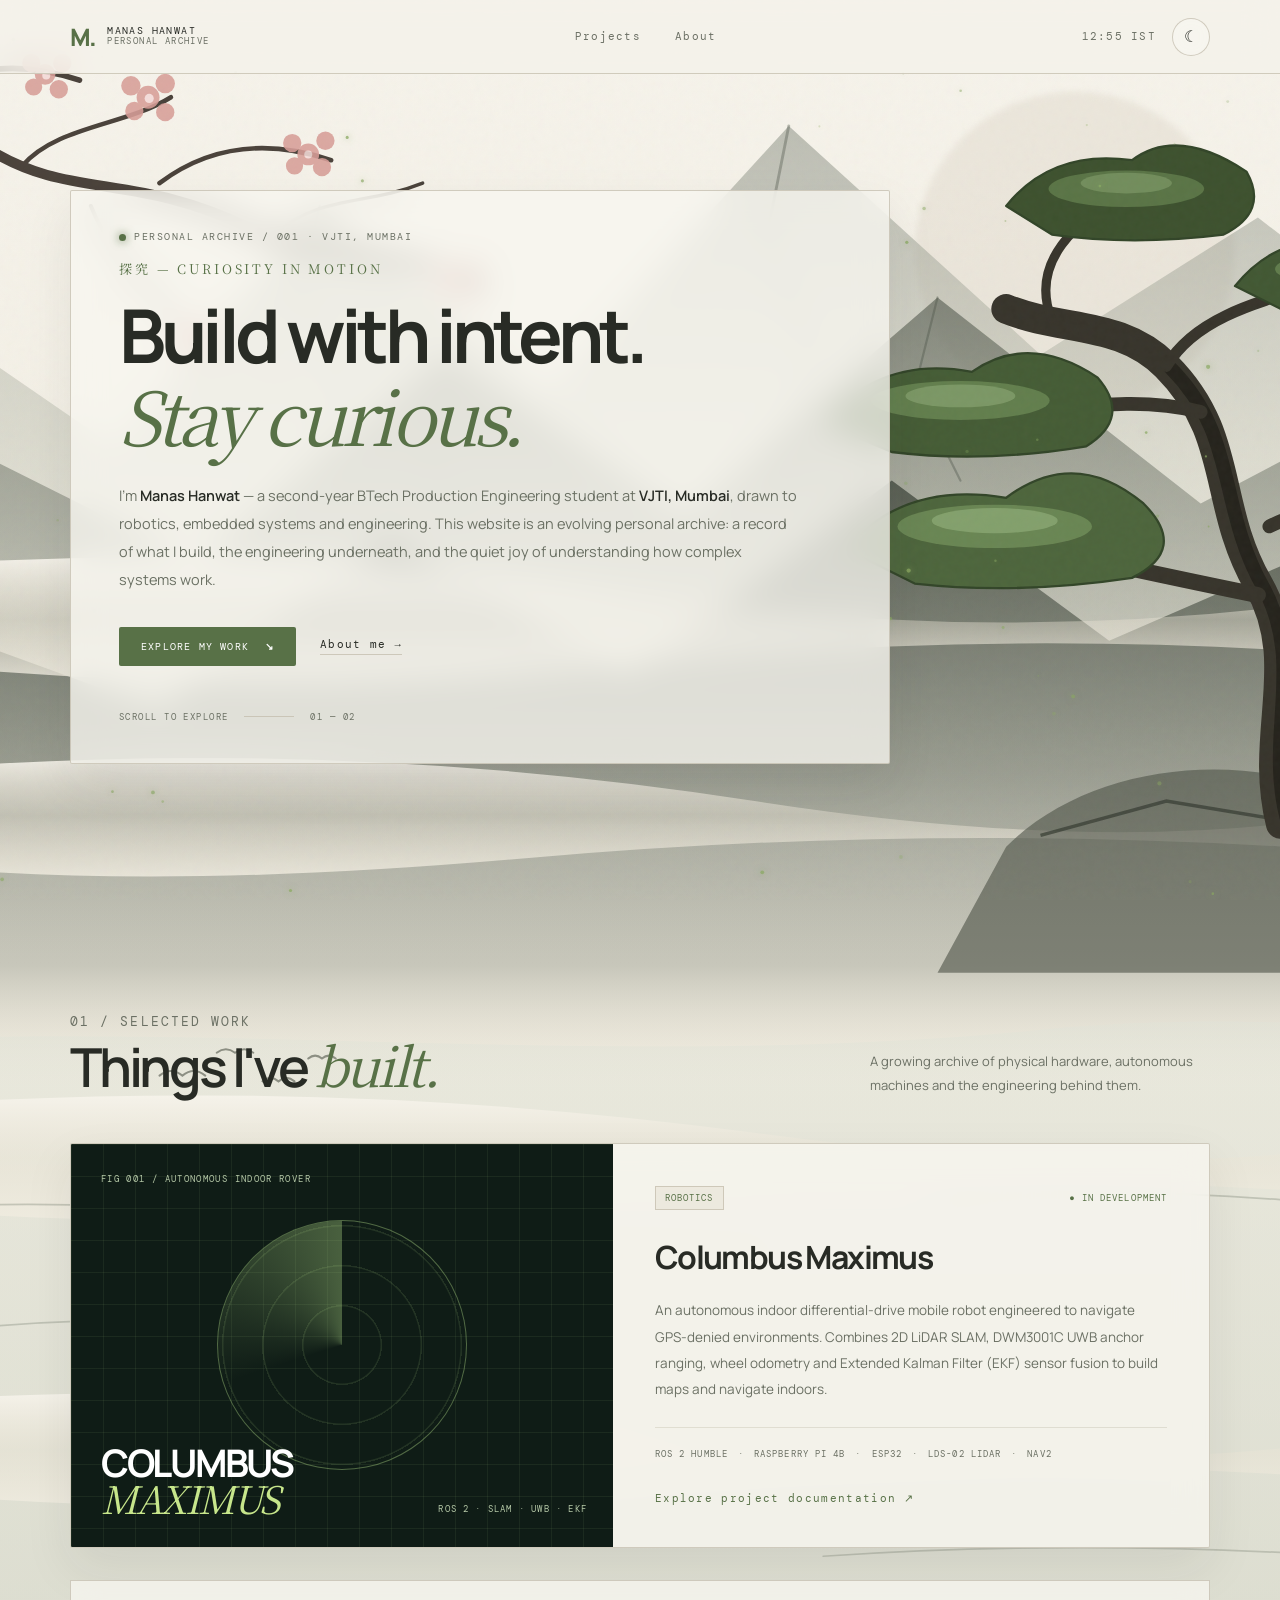
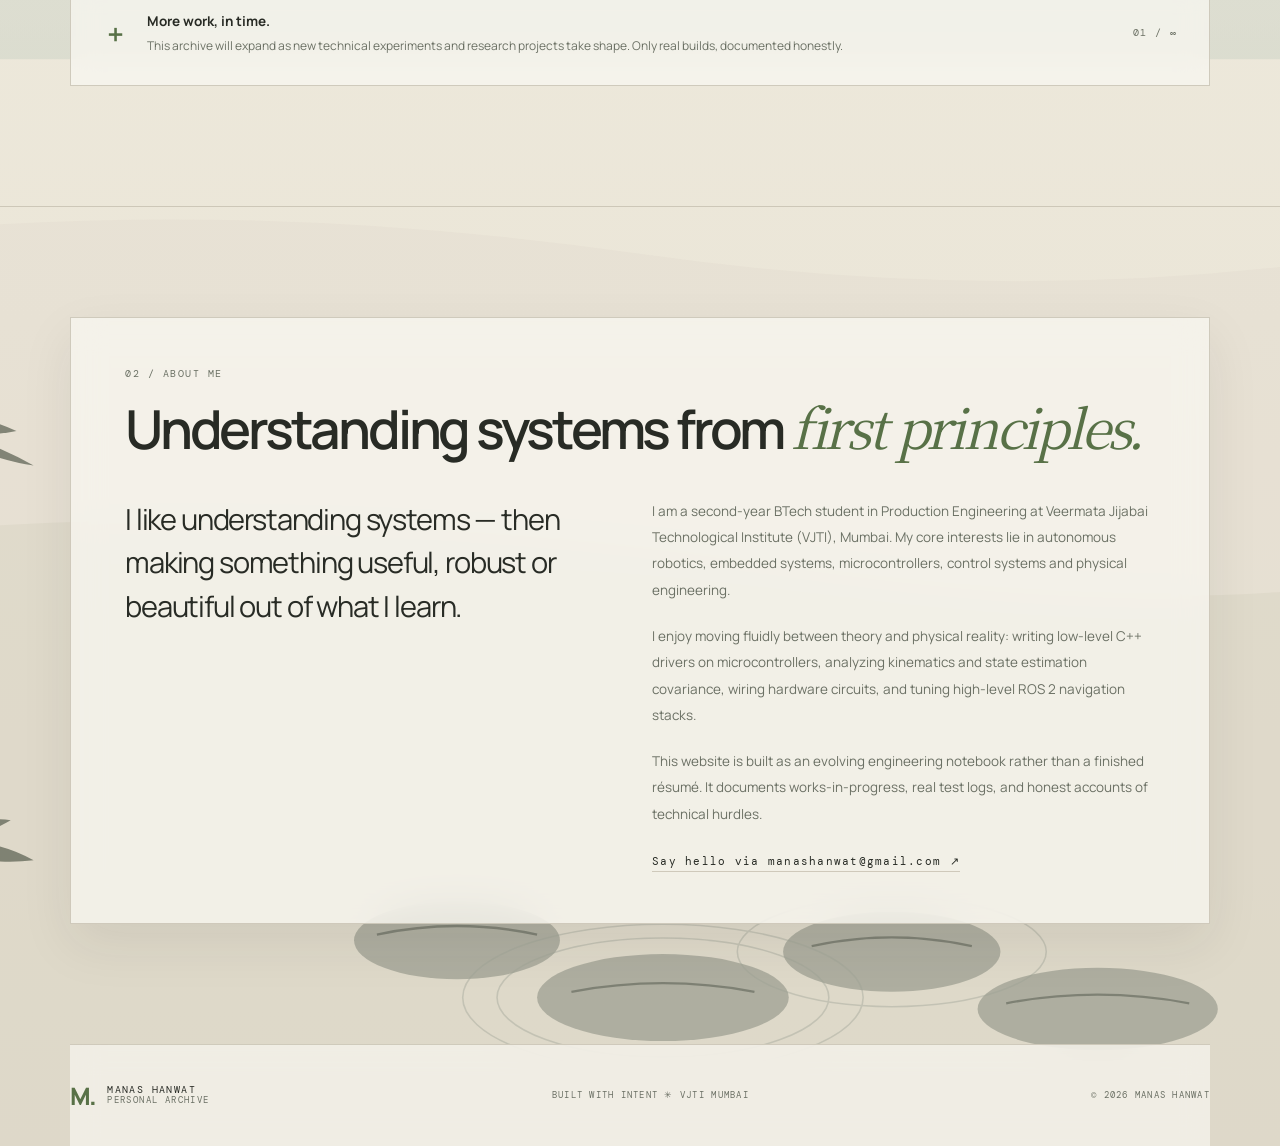
==== index.html @ 7ccab027 "feat: complete personal archive website with full-page artwork, Fibonacci particles, and Columbus Ma" ====
<!doctype html>
<html lang="en">
<head>
  <meta charset="utf-8">
  <meta name="viewport" content="width=device-width, initial-scale=1">
  <meta name="description" content="Manas Hanwat — Engineering, robotics and autonomous systems. Student at VJTI, Mumbai.">
  <meta name="theme-color" content="#f5f2eb">
  <title>Manas Hanwat — Personal Archive</title>
  <link rel="preconnect" href="https://fonts.googleapis.com">
  <link rel="preconnect" href="https://fonts.gstatic.com" crossorigin>
  <link href="https://fonts.googleapis.com/css2?family=DM+Mono:wght@400;500&family=Manrope:wght@400;500;600;700;800&family=Noto+Serif+JP:ital,wght@0,400;0,500;0,600;1,400&display=swap" rel="stylesheet">
  <link rel="stylesheet" href="styles.css">
</head>
<body>
  <!-- Full-Page Background Artwork: Continues behind all sections as user scrolls -->
  <div class="bg-artwork-container" aria-hidden="true">
    <div class="bg-art bg-art-day"></div>
    <div class="bg-art bg-art-night"></div>
  </div>

  <!-- Interactive Canvas Particle System (Golden-Angle Fibonacci Spiral & Bioluminescent Drift) -->
  <canvas id="particles"></canvas>

  <!-- Procedural Grain Texture -->
  <div class="grain"></div>

  <!-- Navigation Header -->
  <header>
    <a class="brand" href="#top">
      <b>M.</b>
      <span>MANAS HANWAT <i>PERSONAL ARCHIVE</i></span>
    </a>
    <nav id="nav">
      <a href="#projects">Projects</a>
      <a href="#about">About</a>
    </nav>
    <div class="right">
      <time id="clock">--:-- IST</time>
      <button id="theme" aria-label="Toggle day and night theme">☾</button>
      <button id="menu" aria-label="Open navigation">☰</button>
    </div>
  </header>

  <main id="top">
    <!-- Hero Section -->
    <section class="hero">
      <div class="hero-content">
        <p class="eyebrow">
          <span class="pulse-dot"></span>
          PERSONAL ARCHIVE / 001 · VJTI, MUMBAI
        </p>
        <p class="kanji-title">探究 — CURIOSITY IN MOTION</p>
        <h1>Build with intent.<br><em>Stay curious.</em></h1>
        <p class="hero-intro">
          I'm <strong>Manas Hanwat</strong> — a second-year BTech Production Engineering student at <strong>VJTI, Mumbai</strong>, drawn to robotics, embedded systems and engineering. This website is an evolving personal archive: a record of what I build, the engineering underneath, and the quiet joy of understanding how complex systems work.
        </p>
        <div class="hero-actions">
          <a class="button" href="#projects">Explore my work <b>↘</b></a>
          <a class="quiet-link" href="#about">About me →</a>
        </div>
        <div class="scroll-hint">
          SCROLL TO EXPLORE <span></span> 01 — 02
        </div>
      </div>
    </section>

    <!-- Projects Section (Columbus Maximus Only) -->
    <section class="projects wrap" id="projects">
      <div class="section-head">
        <div>
          <p class="eyebrow">01 / SELECTED WORK</p>
          <h2>Things I've <em>built.</em></h2>
        </div>
        <p>A growing archive of physical hardware, autonomous machines and the engineering behind them.</p>
      </div>

      <a class="project-card" href="projects/columbus.html">
        <div class="project-art">
          <div class="scan"></div>
          <small>FIG 001 / AUTONOMOUS INDOOR ROVER</small>
          <strong>COLUMBUS<br><i>MAXIMUS</i></strong>
          <label>ROS 2 · SLAM · UWB · EKF</label>
        </div>
        <div class="project-copy">
          <div class="tags">
            <span class="tag-badge">ROBOTICS</span>
            <span class="status-badge">● IN DEVELOPMENT</span>
          </div>
          <h3>Columbus Maximus</h3>
          <p>
            An autonomous indoor differential-drive mobile robot engineered to navigate GPS-denied environments. Combines 2D LiDAR SLAM, DWM3001C UWB anchor ranging, wheel odometry and Extended Kalman Filter (EKF) sensor fusion to build maps and navigate indoors.
          </p>
          <div class="stack-row">
            ROS 2 HUMBLE　·　RASPBERRY PI 4B　·　ESP32　·　LDS-02 LIDAR　·　NAV2
          </div>
          <b class="explore-link">Explore project documentation ↗</b>
        </div>
      </a>

      <div class="more-coming">
        <b>＋</b>
        <div>
          <strong>More work, in time.</strong>
          <p>This archive will expand as new technical experiments and research projects take shape. Only real builds, documented honestly.</p>
        </div>
        <small>01 / ∞</small>
      </div>
    </section>

    <!-- About Section -->
    <section class="about" id="about">
      <div class="wrap">
        <div class="about-card">
          <p class="eyebrow">02 / ABOUT ME</p>
          <h2>Understanding systems from <em>first principles.</em></h2>
          <div class="about-grid">
            <p class="about-lead">
              I like understanding systems — then making something useful, robust or beautiful out of what I learn.
            </p>
            <div class="about-body">
              <p>
                I am a second-year BTech student in Production Engineering at Veermata Jijabai Technological Institute (VJTI), Mumbai. My core interests lie in autonomous robotics, embedded systems, microcontrollers, control systems and physical engineering.
              </p>
              <p>
                I enjoy moving fluidly between theory and physical reality: writing low-level C++ drivers on microcontrollers, analyzing kinematics and state estimation covariance, wiring hardware circuits, and tuning high-level ROS 2 navigation stacks.
              </p>
              <p>
                This website is built as an evolving engineering notebook rather than a finished résumé. It documents works-in-progress, real test logs, and honest accounts of technical hurdles.
              </p>
              <a class="quiet-link" href="mailto:manashanwat@gmail.com">Say hello via manashanwat@gmail.com ↗</a>
            </div>
          </div>
        </div>
      </div>
    </section>
  </main>

  <!-- Footer -->
  <footer class="wrap">
    <a class="brand" href="#top">
      <b>M.</b>
      <span>MANAS HANWAT <i>PERSONAL ARCHIVE</i></span>
    </a>
    <small>BUILT WITH INTENT ✳ VJTI MUMBAI</small>
    <small>© <span id="year"></span> MANAS HANWAT</small>
  </footer>

  <div id="toast"></div>
  <script src="script.js"></script>
</body>
</html>
---- styles.css ----
/* ==========================================================================
   MANAS HANWAT — PERSONAL PORTFOLIO WEBSITE
   Visual Direction: Japanese Minimalism (Day) / Volcano & Iceberg (Night)
   ========================================================================== */

/* -------------------------------------------------------------
   1. COLOR PALETTES & THEME VARIABLES
   ------------------------------------------------------------- */
:root {
  /* DAY MODE: Japanese Minimalism */
  --bg: #f5f2eb;
  --paper: rgba(248, 246, 240, 0.78);
  --paper-solid: #f8f6f0;
  --panel: rgba(232, 227, 216, 0.65);
  --text: #282b25;
  --muted: #6b7064;
  --line: rgba(195, 189, 172, 0.75);
  --line-subtle: rgba(195, 189, 172, 0.4);
  --accent: #587147;       /* Sage green / pine */
  --accent-glow: rgba(88, 113, 71, 0.35);
  --red: #b83a2d;          /* Seal inkan red */
  --blue: #3684a8;         /* Mountain stream */
  --card-shadow: 0 20px 50px rgba(40, 43, 37, 0.08);
  --header-bg: rgba(245, 242, 235, 0.82);

  --mono: 'DM Mono', monospace;
  --sans: 'Manrope', -apple-system, BlinkMacSystemFont, 'Segoe UI', Roboto, sans-serif;
  --serif: 'Noto Serif JP', 'Georgia', serif;
}

[data-theme="dark"] {
  /* NIGHT MODE: Erupting Volcano & Submerged Iceberg */
  --bg: #060914;
  --paper: rgba(11, 19, 36, 0.75);
  --paper-solid: #0b1324;
  --panel: rgba(16, 27, 52, 0.65);
  --text: #f4efe9;
  --muted: #95a3ba;
  --line: rgba(38, 56, 88, 0.75);
  --line-subtle: rgba(38, 56, 88, 0.45);
  --accent: #ff5f38;       /* Volcanic lava flame */
  --accent-glow: rgba(255, 95, 56, 0.4);
  --red: #ff472b;
  --blue: #4cd7ff;        /* Glacial cyan */
  --card-shadow: 0 20px 60px rgba(0, 0, 0, 0.55);
  --header-bg: rgba(6, 9, 20, 0.85);
}

/* -------------------------------------------------------------
   2. GLOBAL RESETS & FOUNDATION
   ------------------------------------------------------------- */
* {
  box-sizing: border-box;
}

html {
  scroll-behavior: smooth;
  scroll-padding-top: 86px;
  min-height: 100%;
}

body {
  margin: 0;
  padding: 0;
  min-height: 100vh;
  position: relative;
  background-color: var(--bg);
  color: var(--text);
  font-family: var(--sans);
  line-height: 1.6;
  overflow-x: hidden;
  transition: background-color 0.6s ease, color 0.6s ease;
}

a {
  color: inherit;
  text-decoration: none;
  transition: color 0.2s ease, opacity 0.2s ease;
}

/* -------------------------------------------------------------
   3. FULL-PAGE BACKGROUND ARTWORK & OVERLAYS
   (Spans the entire viewport and continues through the whole scroll)
   ------------------------------------------------------------- */
.bg-artwork-container {
  position: absolute;
  top: 0;
  left: 0;
  width: 100%;
  height: 100%;
  min-height: 100vh;
  z-index: 0;
  pointer-events: none;
  overflow: hidden;
}

.bg-art {
  position: absolute;
  top: 0;
  left: 0;
  width: 100%;
  height: 100%;
  background-position: top center;
  background-repeat: no-repeat;
  background-size: cover;
  transition: opacity 0.8s cubic-bezier(0.4, 0, 0.2, 1);
}

.bg-art-day {
  background-image: url('assets/day-landscape.svg');
  opacity: 1;
}

.bg-art-night {
  background-image: url('assets/night-volcano-iceberg.svg');
  opacity: 0;
}

[data-theme="dark"] .bg-art-day {
  opacity: 0;
}

[data-theme="dark"] .bg-art-night {
  opacity: 1;
}

/* Procedural Washi / Atmospheric Mist Grain */
.grain {
  position: fixed;
  inset: 0;
  width: 100%;
  height: 100%;
  z-index: 1;
  pointer-events: none;
  opacity: 0.14;
  background-image: url("data:image/svg+xml,%3Csvg viewBox='0 0 160 160' xmlns='http://www.w3.org/2000/svg'%3E%3Cfilter id='n'%3E%3CfeTurbulence type='fractalNoise' baseFrequency='.8' numOctaves='3' stitchTiles='stitch'/%3E%3C/filter%3E%3Crect width='100%25' height='100%25' filter='url(%23n)' opacity='.22'/%3E%3C/svg%3E");
}

/* Canvas Particle System (Golden-angle Fibonacci & Bioluminescent drift) */
#particles {
  position: fixed;
  inset: 0;
  width: 100%;
  height: 100%;
  z-index: 1;
  pointer-events: none;
}

/* -------------------------------------------------------------
   4. HEADER & NAVIGATION
   ------------------------------------------------------------- */
header {
  position: sticky;
  top: 0;
  height: 74px;
  padding: 0 max(28px, calc((100vw - 1140px) / 2));
  display: flex;
  align-items: center;
  justify-content: space-between;
  border-bottom: 1px solid var(--line);
  background: var(--header-bg);
  backdrop-filter: blur(16px);
  -webkit-backdrop-filter: blur(16px);
  z-index: 20;
  transition: background-color 0.5s ease, border-color 0.5s ease;
}

.brand {
  display: flex;
  align-items: center;
  gap: 12px;
  font: 10px var(--mono);
  letter-spacing: 0.14em;
}

.brand b {
  font: 800 24px var(--sans);
  color: var(--accent);
  letter-spacing: -0.08em;
  transition: color 0.4s ease;
}

.brand span {
  display: flex;
  flex-direction: column;
  line-height: 1.25;
}

.brand i {
  font-style: normal;
  color: var(--muted);
  font-size: 8.5px;
}

nav {
  display: flex;
  align-items: center;
  gap: 34px;
}

nav a, .right time {
  font: 10.5px var(--mono);
  color: var(--muted);
  letter-spacing: 0.12em;
}

nav a:hover {
  color: var(--accent);
}

.right {
  display: flex;
  align-items: center;
  gap: 16px;
}

.right button {
  width: 38px;
  height: 38px;
  border-radius: 50%;
  border: 1px solid var(--line);
  background: var(--paper);
  backdrop-filter: blur(8px);
  color: var(--text);
  cursor: pointer;
  display: flex;
  align-items: center;
  justify-content: center;
  font-size: 16px;
  transition: transform 0.2s ease, border-color 0.2s ease, background 0.3s ease;
}

.right button:hover {
  transform: scale(1.06);
  border-color: var(--accent);
}

#menu {
  display: none;
}

/* -------------------------------------------------------------
   5. LAYOUT CONTAINERS & COMMON STYLES
   ------------------------------------------------------------- */
main, footer, #toast {
  position: relative;
  z-index: 2;
}

.wrap {
  width: min(1140px, calc(100% - 64px));
  margin: 0 auto;
}

.eyebrow {
  font: 9.5px var(--mono);
  letter-spacing: 0.16em;
  color: var(--muted);
  text-transform: uppercase;
  margin: 0 0 16px;
  display: flex;
  align-items: center;
  gap: 8px;
}

.eyebrow span.pulse-dot {
  display: inline-block;
  width: 7px;
  height: 7px;
  border-radius: 50%;
  background: var(--accent);
  box-shadow: 0 0 10px var(--accent);
}

/* -------------------------------------------------------------
   6. HERO SECTION
   ------------------------------------------------------------- */
.hero {
  width: min(1140px, calc(100% - 64px));
  min-height: calc(100vh - 74px);
  margin: 0 auto;
  display: flex;
  flex-direction: column;
  justify-content: center;
  padding: 80px 0 100px;
  position: relative;
}

.hero-content {
  max-width: 820px;
  position: relative;
  z-index: 2;
  padding: 40px 48px;
  background: var(--paper);
  backdrop-filter: blur(16px);
  -webkit-backdrop-filter: blur(16px);
  border: 1px solid var(--line);
  border-radius: 2px;
  box-shadow: var(--card-shadow);
}

.kanji-title {
  font: 13px var(--serif);
  color: var(--accent);
  letter-spacing: 0.22em;
  margin: 0 0 18px;
}

.hero h1 {
  font-size: clamp(44px, 5.8vw, 76px);
  line-height: 1.06;
  letter-spacing: -0.065em;
  font-weight: 700;
  margin: 0 0 24px;
}

.hero h1 em, h2 em, .detail h1 em {
  font-family: var(--serif);
  font-weight: 400;
  font-style: italic;
  color: var(--accent);
}

.hero-intro {
  font-size: 14.5px;
  line-height: 1.95;
  color: var(--muted);
  margin: 0 0 32px;
  max-width: 680px;
}

.hero-intro strong {
  color: var(--text);
  font-weight: 600;
}

.hero-actions {
  display: flex;
  align-items: center;
  gap: 24px;
  flex-wrap: wrap;
}

.button {
  display: inline-flex;
  align-items: center;
  gap: 16px;
  background: var(--accent);
  color: #ffffff;
  padding: 13px 22px;
  font: 10px var(--mono);
  letter-spacing: 0.12em;
  text-transform: uppercase;
  border-radius: 2px;
  transition: transform 0.2s ease, box-shadow 0.2s ease, opacity 0.2s ease;
}

.button:hover {
  transform: translateY(-2px);
  box-shadow: 0 8px 24px var(--accent-glow);
  opacity: 0.95;
}

.quiet-link {
  font: 10.5px var(--mono);
  letter-spacing: 0.12em;
  color: var(--text);
  display: inline-flex;
  align-items: center;
  gap: 6px;
  border-bottom: 1px solid var(--line);
  padding-bottom: 3px;
}

.quiet-link:hover {
  color: var(--accent);
  border-color: var(--accent);
}

.scroll-hint {
  margin-top: 45px;
  display: flex;
  align-items: center;
  gap: 16px;
  font: 9px var(--mono);
  letter-spacing: 0.16em;
  color: var(--muted);
}

.scroll-hint span {
  width: 50px;
  height: 1px;
  background: var(--line);
}

/* -------------------------------------------------------------
   7. PROJECTS SECTION (COLUMBUS MAXIMUS ONLY)
   ------------------------------------------------------------- */
.projects {
  padding: 110px 0 120px;
}

.section-head {
  display: flex;
  align-items: flex-end;
  justify-content: space-between;
  gap: 30px;
  margin-bottom: 46px;
}

.section-head h2, .about h2, .detail h2 {
  font-size: clamp(34px, 4.2vw, 54px);
  line-height: 1.12;
  letter-spacing: -0.06em;
  font-weight: 600;
  margin: 0;
}

.section-head p {
  max-width: 340px;
  color: var(--muted);
  font-size: 13px;
  line-height: 1.85;
  margin: 0;
}

/* Feature Project Card with Translucent Glass Surfaces */
.project-card {
  display: grid;
  grid-template-columns: 1fr 1.1fr;
  background: var(--paper);
  backdrop-filter: blur(16px);
  -webkit-backdrop-filter: blur(16px);
  border: 1px solid var(--line);
  box-shadow: var(--card-shadow);
  transition: transform 0.35s cubic-bezier(0.4, 0, 0.2, 1), border-color 0.3s ease;
  overflow: hidden;
  border-radius: 2px;
}

.project-card:hover {
  transform: translateY(-6px);
  border-color: var(--accent);
}

.project-art {
  min-height: 400px;
  background: #0f1c16;
  position: relative;
  overflow: hidden;
  padding: 30px;
  color: #eaf3e4;
  background-image:
    linear-gradient(rgba(169, 208, 140, 0.08) 1px, transparent 1px),
    linear-gradient(90deg, rgba(169, 208, 140, 0.08) 1px, transparent 1px);
  background-size: 32px 32px;
}

[data-theme="dark"] .project-art {
  background: #07152d;
  background-image:
    linear-gradient(rgba(86, 201, 238, 0.09) 1px, transparent 1px),
    linear-gradient(90deg, rgba(86, 201, 238, 0.09) 1px, transparent 1px);
}

.project-art small {
  display: block;
  font: 8.5px var(--mono);
  letter-spacing: 0.16em;
  color: #b5c8a7;
}

[data-theme="dark"] .project-art small {
  color: #82d8f5;
}

.project-art strong {
  position: absolute;
  bottom: 30px;
  left: 30px;
  font-size: 38px;
  line-height: 0.95;
  letter-spacing: -0.06em;
  color: #ffffff;
}

.project-art strong i {
  font-family: var(--serif);
  font-style: italic;
  font-weight: 400;
  color: #c7e68b;
}

[data-theme="dark"] .project-art strong i {
  color: #5ce2ff;
}

.project-art label {
  position: absolute;
  right: 26px;
  bottom: 32px;
  font: 8.5px var(--mono);
  letter-spacing: 0.14em;
  color: #b5c8a7;
}

/* Simulated Radar / LiDAR Sweep Scan Animation */
.scan {
  position: absolute;
  width: 250px;
  height: 250px;
  border: 1px solid rgba(181, 223, 138, 0.4);
  border-radius: 50%;
  left: 50%;
  top: 50%;
  transform: translate(-50%, -50%);
  background: repeating-radial-gradient(circle, transparent 0 38px, rgba(181, 223, 138, 0.12) 39px 40px);
}

[data-theme="dark"] .scan {
  border-color: rgba(92, 226, 255, 0.4);
  background: repeating-radial-gradient(circle, transparent 0 38px, rgba(92, 226, 255, 0.12) 39px 40px);
}

.scan:after {
  content: '';
  position: absolute;
  inset: 0;
  border-radius: 50%;
  background: conic-gradient(transparent 70%, rgba(181, 223, 138, 0.35));
  animation: rotateSweep 7s linear infinite;
}

[data-theme="dark"] .scan:after {
  background: conic-gradient(transparent 70%, rgba(92, 226, 255, 0.38));
}

@keyframes rotateSweep {
  to { transform: rotate(360deg); }
}

.project-copy {
  padding: 42px;
  display: flex;
  flex-direction: column;
}

.tags {
  display: flex;
  justify-content: space-between;
  align-items: center;
  font: 9px var(--mono);
  letter-spacing: 0.12em;
}

.tag-badge {
  border: 1px solid var(--line);
  padding: 5px 9px;
  color: var(--accent);
  background: var(--panel);
}

.status-badge {
  color: var(--accent);
  display: inline-flex;
  align-items: center;
  gap: 6px;
}

.project-copy h3 {
  font-size: 32px;
  letter-spacing: -0.05em;
  margin: 22px 0 14px;
}

.project-copy p {
  font-size: 13.5px;
  line-height: 1.95;
  color: var(--muted);
  margin: 0;
}

.stack-row {
  margin-top: 24px;
  padding-top: 20px;
  border-top: 1px solid var(--line-subtle);
  font: 9px var(--mono);
  letter-spacing: 0.12em;
  color: var(--muted);
}

.explore-link {
  font: 11px var(--mono);
  letter-spacing: 0.12em;
  color: var(--accent);
  margin-top: auto;
  padding-top: 30px;
  display: inline-flex;
  align-items: center;
  gap: 8px;
}

.more-coming {
  display: flex;
  align-items: center;
  gap: 20px;
  padding: 30px 32px;
  margin-top: 32px;
  background: var(--paper);
  backdrop-filter: blur(14px);
  -webkit-backdrop-filter: blur(14px);
  border: 1px solid var(--line);
}

.more-coming b {
  font-size: 24px;
  color: var(--accent);
}

.more-coming strong {
  font-size: 13.5px;
  display: block;
}

.more-coming p {
  font-size: 12px;
  color: var(--muted);
  margin: 4px 0 0;
}

.more-coming small {
  margin-left: auto;
  font: 9.5px var(--mono);
  color: var(--muted);
  letter-spacing: 0.14em;
}

/* -------------------------------------------------------------
   8. ABOUT SECTION
   ------------------------------------------------------------- */
.about {
  padding: 110px 0 120px;
  border-top: 1px solid var(--line);
}

.about-card {
  padding: 50px 54px;
  background: var(--paper);
  backdrop-filter: blur(16px);
  -webkit-backdrop-filter: blur(16px);
  border: 1px solid var(--line);
  box-shadow: var(--card-shadow);
}

.about h2 {
  margin-bottom: 38px;
}

.about-grid {
  display: grid;
  grid-template-columns: 1fr 1.1fr;
  gap: 70px;
}

.about-lead {
  font-size: clamp(22px, 2.5vw, 29px);
  line-height: 1.5;
  letter-spacing: -0.04em;
  color: var(--text);
  margin: 0;
}

.about-body p {
  font-size: 13.5px;
  line-height: 1.95;
  color: var(--muted);
  margin: 0 0 20px;
}

.about-body p:last-child {
  margin-bottom: 28px;
}

/* -------------------------------------------------------------
   9. FOOTER
   ------------------------------------------------------------- */
footer {
  border-top: 1px solid var(--line);
  padding: 34px 0;
  display: flex;
  justify-content: space-between;
  align-items: center;
  background: var(--header-bg);
  backdrop-filter: blur(14px);
}

footer small {
  font: 9px var(--mono);
  letter-spacing: 0.14em;
  color: var(--muted);
}

/* -------------------------------------------------------------
   10. TOAST NOTIFICATIONS & TELEMETRY HUD
   ------------------------------------------------------------- */
#toast {
  position: fixed;
  bottom: 28px;
  left: 50%;
  transform: translate(-50%, 20px);
  opacity: 0;
  background: var(--paper-solid);
  color: var(--text);
  border: 1px solid var(--accent);
  box-shadow: 0 10px 30px rgba(0, 0, 0, 0.25);
  padding: 12px 22px;
  font: 10px var(--mono);
  letter-spacing: 0.12em;
  transition: transform 0.3s ease, opacity 0.3s ease;
  pointer-events: none;
  z-index: 100;
  border-radius: 2px;
}

#toast.show {
  opacity: 1;
  transform: translate(-50%, 0);
}

/* Easter Egg Telemetry Modal */
#telemetry-hud {
  position: fixed;
  inset: 0;
  background: rgba(6, 9, 20, 0.82);
  backdrop-filter: blur(12px);
  -webkit-backdrop-filter: blur(12px);
  z-index: 1000;
  display: none;
  align-items: center;
  justify-content: center;
  padding: 20px;
}

#telemetry-hud.active {
  display: flex;
}

.hud-box {
  background: #091122;
  border: 1px solid var(--blue);
  box-shadow: 0 20px 60px rgba(0, 0, 0, 0.8), 0 0 30px rgba(76, 215, 255, 0.18);
  width: min(650px, 100%);
  color: #e2f2fc;
  padding: 28px;
  font: 11px var(--mono);
  line-height: 1.8;
  border-radius: 2px;
}

.hud-header {
  display: flex;
  justify-content: space-between;
  align-items: center;
  border-bottom: 1px solid rgba(76, 215, 255, 0.3);
  padding-bottom: 14px;
  margin-bottom: 20px;
  color: var(--blue);
  font-weight: 500;
}

.hud-close {
  background: transparent;
  border: 1px solid rgba(76, 215, 255, 0.4);
  color: var(--blue);
  width: 26px;
  height: 26px;
  border-radius: 50%;
  cursor: pointer;
  display: flex;
  align-items: center;
  justify-content: center;
}

.hud-content p {
  margin: 10px 0;
  color: #bad3e8;
}

.hud-content strong {
  color: var(--blue);
}

.hud-quote {
  margin-top: 20px;
  padding: 14px 18px;
  background: rgba(76, 215, 255, 0.08);
  border-left: 2px solid var(--blue);
  color: #ffffff;
  font-style: italic;
}

.hud-footer {
  margin-top: 20px;
  font-size: 9px;
  color: #6e8fa8;
  text-align: right;
}

/* -------------------------------------------------------------
   11. COLUMBUS MAXIMUS PROJECT DETAIL PAGE
   ------------------------------------------------------------- */
.detail {
  padding-top: 50px;
  padding-bottom: 110px;
}

.back {
  font: 10px var(--mono);
  letter-spacing: 0.14em;
  color: var(--muted);
  display: inline-flex;
  align-items: center;
  gap: 8px;
  margin-bottom: 40px;
}

.back:hover {
  color: var(--accent);
}

.detail h1 {
  font-size: clamp(44px, 6.2vw, 76px);
  line-height: 1.05;
  letter-spacing: -0.07em;
  margin: 0 0 18px;
}

.deck {
  font-size: 15px;
  line-height: 1.95;
  color: var(--muted);
  max-width: 720px;
  margin: 0 0 35px;
}

.detail-art {
  height: 320px;
  background: #0f1c16;
  position: relative;
  overflow: hidden;
  padding: 26px;
  color: #eaf2e5;
  background-image:
    linear-gradient(rgba(169, 208, 140, 0.08) 1px, transparent 1px),
    linear-gradient(90deg, rgba(169, 208, 140, 0.08) 1px, transparent 1px);
  background-size: 32px 32px;
  border: 1px solid var(--line);
}

[data-theme="dark"] .detail-art {
  background: #07152d;
  background-image:
    linear-gradient(rgba(86, 201, 238, 0.09) 1px, transparent 1px),
    linear-gradient(90deg, rgba(86, 201, 238, 0.09) 1px, transparent 1px);
}

.detail-art span {
  font: 9px var(--mono);
  letter-spacing: 0.16em;
  color: #b5c8a7;
}

[data-theme="dark"] .detail-art span {
  color: #82d8f5;
}

.detail-art b {
  position: absolute;
  bottom: 26px;
  left: 28px;
  font-size: 40px;
  line-height: 0.95;
  letter-spacing: -0.06em;
  color: #ffffff;
}

.facts {
  display: flex;
  flex-wrap: wrap;
  gap: 24px;
  padding: 20px 0;
  border-bottom: 1px solid var(--line);
  font: 9.5px var(--mono);
  letter-spacing: 0.12em;
  color: var(--muted);
}

.facts span strong {
  color: var(--text);
}

.detail-section {
  max-width: 920px;
  padding: 65px 0;
  border-bottom: 1px solid var(--line);
}

.detail-section:last-of-type {
  border-bottom: none;
}

.detail-section p {
  font-size: 13.5px;
  line-height: 1.95;
  color: var(--muted);
  margin: 0 0 18px;
}

/* Architecture Flow Diagram */
.architecture-box {
  padding: 30px;
  background: var(--paper);
  backdrop-filter: blur(14px);
  -webkit-backdrop-filter: blur(14px);
  border: 1px solid var(--line);
  display: grid;
  justify-items: center;
  gap: 14px;
  margin: 28px 0;
}

.node-grid {
  display: grid;
  grid-template-columns: repeat(3, 1fr);
  gap: 12px;
  width: 100%;
}

.node-box, .fusion-box {
  padding: 16px 14px;
  text-align: center;
  border: 1px solid var(--line);
  background: var(--panel);
  font: 11px var(--mono);
  color: var(--text);
}

.fusion-box {
  width: min(100%, 420px);
  border-color: var(--accent);
  background: var(--paper);
}

.fusion-box small {
  display: block;
  color: var(--muted);
  font: 9px var(--mono);
  margin-top: 6px;
}

.flow-down {
  color: var(--accent);
  font: 14px var(--mono);
}

.outputs-grid {
  grid-template-columns: repeat(2, 1fr);
}

/* Component Specifications Grid */
.specs-grid {
  display: grid;
  grid-template-columns: repeat(3, 1fr);
  gap: 16px;
  margin-top: 24px;
}

.spec-card {
  background: var(--paper);
  backdrop-filter: blur(14px);
  -webkit-backdrop-filter: blur(14px);
  border: 1px solid var(--line);
  padding: 22px;
}

.spec-card small {
  display: block;
  font: 8.5px var(--mono);
  letter-spacing: 0.14em;
  color: var(--muted);
  margin-bottom: 10px;
}

.spec-card b {
  display: block;
  font-size: 14px;
  color: var(--text);
  margin-bottom: 6px;
}

.spec-card p {
  font-size: 11px !important;
  line-height: 1.8;
  color: var(--muted);
  margin: 0 !important;
}

.badge-tag {
  display: inline-block;
  padding: 2px 7px;
  font: 8px var(--mono);
  letter-spacing: 0.1em;
  border-radius: 2px;
  margin-bottom: 8px;
}

.badge-operational {
  background: rgba(88, 113, 71, 0.2);
  color: var(--accent);
  border: 1px solid var(--accent);
}

.badge-testing {
  background: rgba(255, 172, 58, 0.18);
  color: #ff9d2e;
  border: 1px solid #ff9d2e;
}

.badge-planned {
  background: rgba(149, 163, 186, 0.18);
  color: var(--muted);
  border: 1px solid var(--muted);
}

/* Development Milestones Log */
.dev-log {
  list-style: none;
  padding: 0;
  margin: 24px 0 0;
  border-top: 1px solid var(--line);
}

.dev-log li {
  display: grid;
  grid-template-columns: 45px 1fr 130px;
  gap: 16px;
  padding: 22px 0;
  border-bottom: 1px solid var(--line);
  align-items: baseline;
}

.dev-log li > b {
  font: 11px var(--mono);
  color: var(--accent);
}

.dev-log strong {
  font-size: 13.5px;
  display: block;
  margin-bottom: 4px;
}

.dev-log p {
  font-size: 12px !important;
  line-height: 1.8;
  color: var(--muted);
  margin: 0 !important;
}

.dev-log small {
  text-align: right;
  font: 9px var(--mono);
  letter-spacing: 0.12em;
}

/* Challenges Callout List */
.trouble-list {
  display: grid;
  gap: 14px;
  margin-top: 20px;
}

.trouble-item {
  padding: 20px 24px;
  background: var(--paper);
  backdrop-filter: blur(14px);
  -webkit-backdrop-filter: blur(14px);
  border: 1px solid var(--line);
  border-left: 3px solid var(--accent);
}

.trouble-item strong {
  display: block;
  font-size: 13px;
  color: var(--text);
  margin-bottom: 6px;
}

.trouble-item p {
  font-size: 12px !important;
  line-height: 1.8;
  color: var(--muted);
  margin: 0 !important;
}

/* -------------------------------------------------------------
   12. RESPONSIVE DESIGN & MOBILE OPTIMIZATIONS
   ------------------------------------------------------------- */
@media (max-width: 820px) {
  header {
    padding: 0 20px;
    height: 66px;
  }

  .brand span {
    font-size: 8.5px;
  }

  .brand i {
    display: none;
  }

  nav {
    display: none;
    position: absolute;
    top: 66px;
    left: 0;
    right: 0;
    padding: 24px;
    background: var(--bg);
    border-bottom: 1px solid var(--line);
    flex-direction: column;
    gap: 20px;
    box-shadow: 0 10px 30px rgba(0, 0, 0, 0.2);
  }

  nav.open {
    display: flex;
  }

  #menu {
    display: flex;
  }

  .right time {
    display: none;
  }

  .wrap {
    width: calc(100% - 40px);
  }

  .hero {
    width: calc(100% - 40px);
    padding: 60px 0 80px;
  }

  .hero-content {
    padding: 30px 24px;
  }

  .hero h1 {
    font-size: clamp(38px, 10vw, 56px);
  }

  .section-head {
    flex-direction: column;
    align-items: flex-start;
  }

  .project-card {
    grid-template-columns: 1fr;
  }

  .project-art {
    min-height: 280px;
  }

  .project-copy {
    padding: 28px 24px;
  }

  .about-card {
    padding: 32px 24px;
  }

  .about-grid {
    grid-template-columns: 1fr;
    gap: 28px;
  }

  footer {
    flex-direction: column;
    gap: 16px;
    text-align: center;
  }

  .specs-grid {
    grid-template-columns: 1fr;
  }

  .node-grid, .outputs-grid {
    grid-template-columns: 1fr;
  }

  .dev-log li {
    grid-template-columns: 32px 1fr;
    gap: 10px;
  }

  .dev-log small {
    grid-column: 2;
    text-align: left;
  }
}

/* -------------------------------------------------------------
   13. ACCESSIBILITY: REDUCED MOTION
   ------------------------------------------------------------- */
@media (prefers-reduced-motion: reduce) {
  *, *:before, *:after {
    animation: none !important;
    transition: none !important;
    scroll-behavior: auto !important;
  }
}
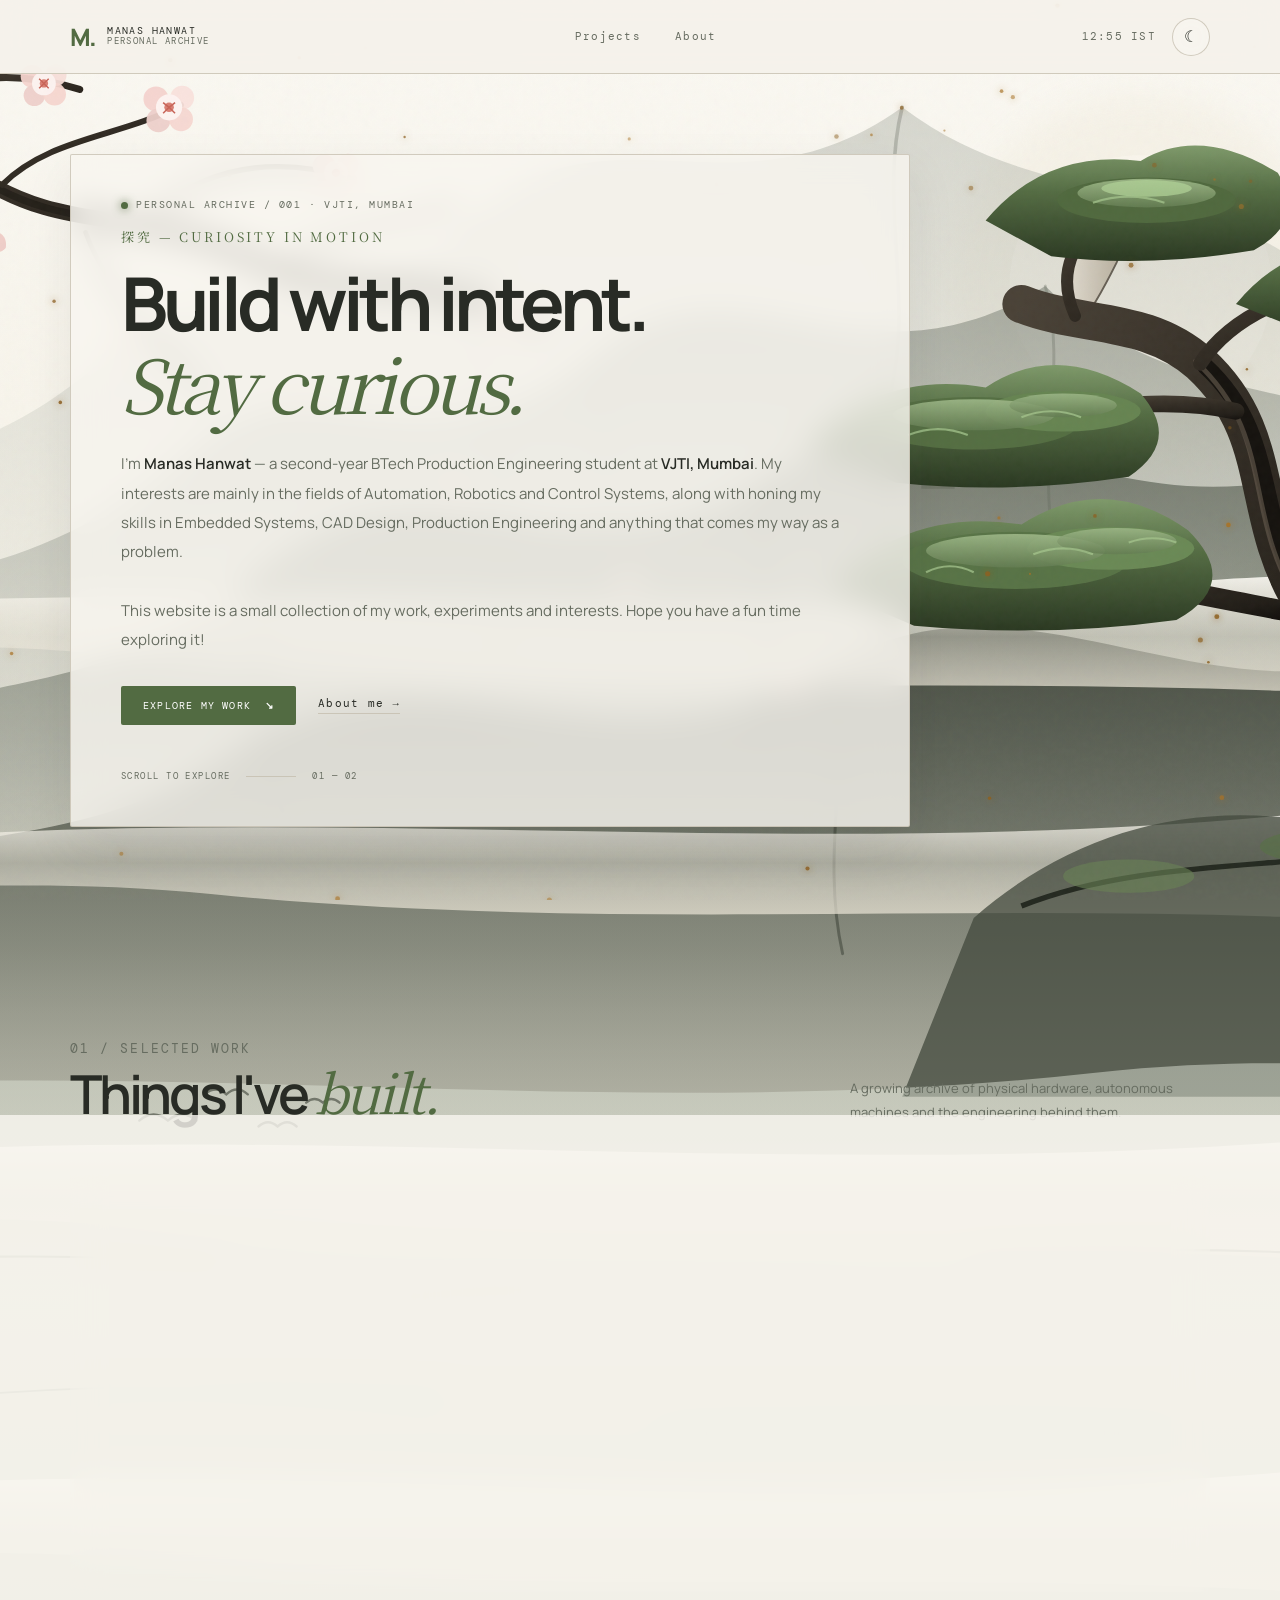
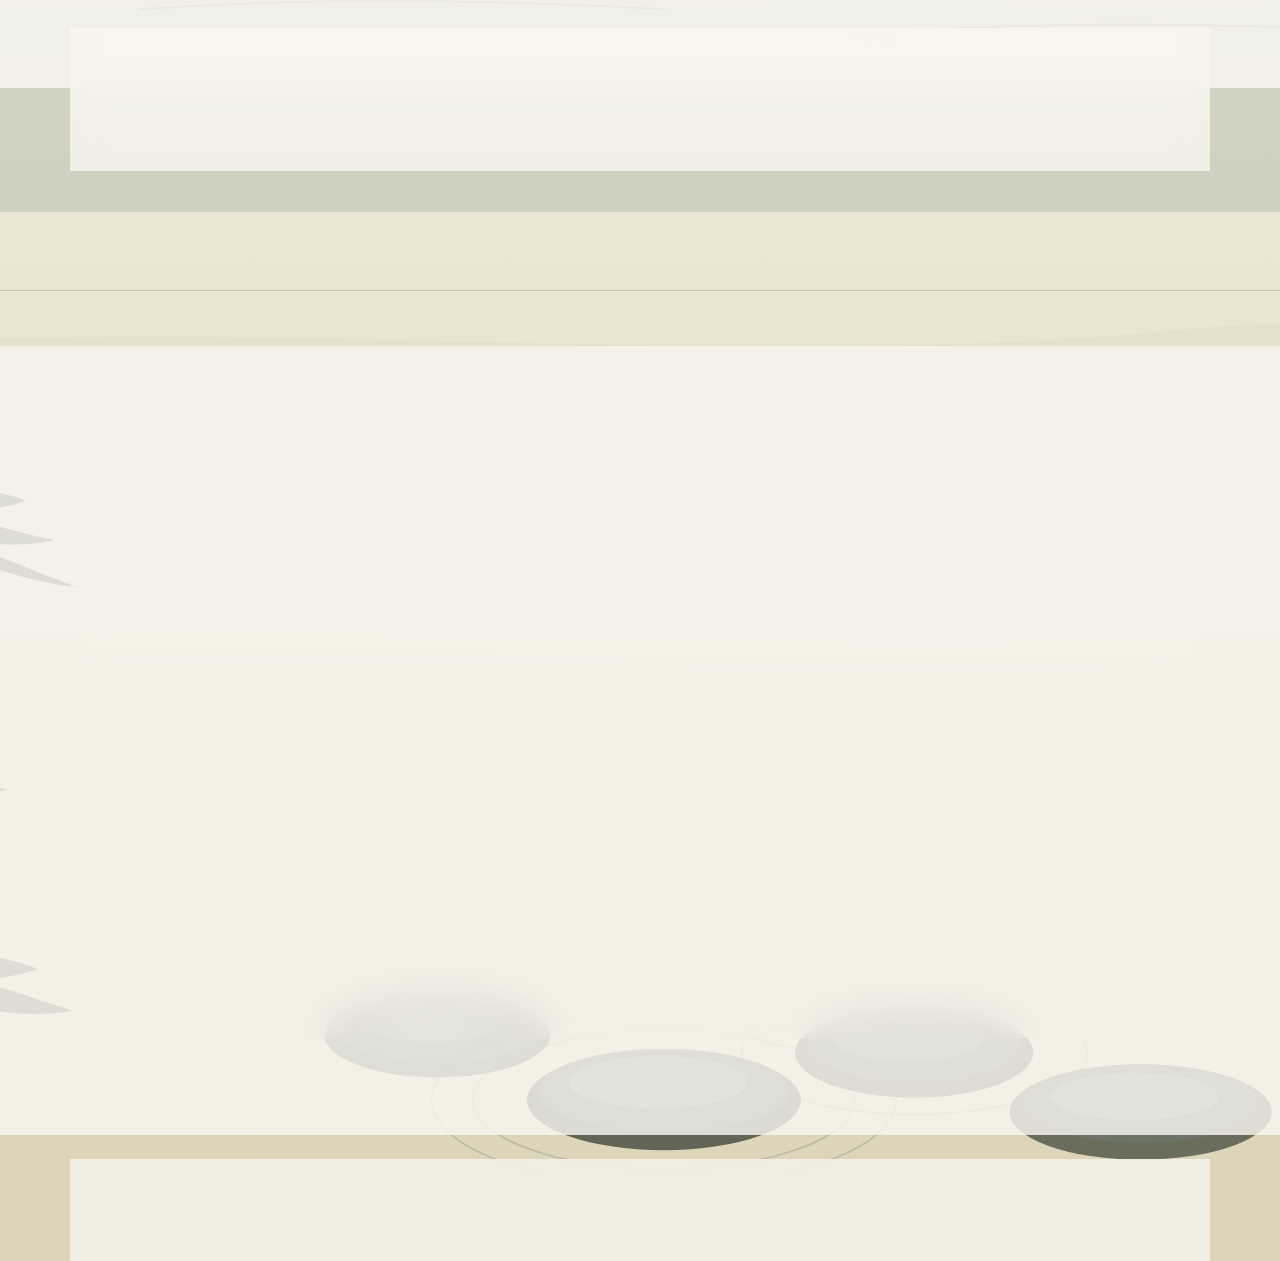
==== commit fa67a0b8: "feat: refine visual environment, particle interactions and personal portfolio content" ====
--- a/index.html
+++ b/index.html
@@ -3,7 +3,7 @@
 <head>
   <meta charset="utf-8">
   <meta name="viewport" content="width=device-width, initial-scale=1">
-  <meta name="description" content="Manas Hanwat — Engineering, robotics and autonomous systems. Student at VJTI, Mumbai.">
+  <meta name="description" content="Manas Hanwat — Second-year BTech student at VJTI, Mumbai. Automation, Robotics, Control Systems and Embedded Hardware.">
   <meta name="theme-color" content="#f5f2eb">
   <title>Manas Hanwat — Personal Archive</title>
   <link rel="preconnect" href="https://fonts.googleapis.com">
@@ -18,7 +18,7 @@
     <div class="bg-art bg-art-night"></div>
   </div>
 
-  <!-- Interactive Canvas Particle System (Golden-Angle Fibonacci Spiral & Bioluminescent Drift) -->
+  <!-- Interactive Canvas Particle System (Organic Fluid Drift & Responsive Touch/Mouse Interaction) -->
   <canvas id="particles"></canvas>
 
   <!-- Procedural Grain Texture -->
@@ -52,7 +52,9 @@
         <p class="kanji-title">探究 — CURIOSITY IN MOTION</p>
         <h1>Build with intent.<br><em>Stay curious.</em></h1>
         <p class="hero-intro">
-          I'm <strong>Manas Hanwat</strong> — a second-year BTech Production Engineering student at <strong>VJTI, Mumbai</strong>, drawn to robotics, embedded systems and engineering. This website is an evolving personal archive: a record of what I build, the engineering underneath, and the quiet joy of understanding how complex systems work.
+          I'm <strong>Manas Hanwat</strong> — a second-year BTech Production Engineering student at <strong>VJTI, Mumbai</strong>. My interests are mainly in the fields of Automation, Robotics and Control Systems, along with honing my skills in Embedded Systems, CAD Design, Production Engineering and anything that comes my way as a problem.
+          <br><br>
+          This website is a small collection of my work, experiments and interests. Hope you have a fun time exploring it!
         </p>
         <div class="hero-actions">
           <a class="button" href="#projects">Explore my work <b>↘</b></a>
@@ -64,7 +66,7 @@
       </div>
     </section>
 
-    <!-- Projects Section (Columbus Maximus Only) -->
+    <!-- Projects Section (Columbus Maximus Presentation) -->
     <section class="projects wrap" id="projects">
       <div class="section-head">
         <div>
@@ -74,17 +76,15 @@
         <p>A growing archive of physical hardware, autonomous machines and the engineering behind them.</p>
       </div>
 
-      <a class="project-card" href="projects/columbus.html">
-        <div class="project-art">
-          <div class="scan"></div>
-          <small>FIG 001 / AUTONOMOUS INDOOR ROVER</small>
-          <strong>COLUMBUS<br><i>MAXIMUS</i></strong>
-          <label>ROS 2 · SLAM · UWB · EKF</label>
-        </div>
+      <!-- Columbus Maximus Project Card with CAD Blueprint Cover -->
+      <div class="project-card">
+        <a class="schematic-cover" href="projects/columbus.html" title="View Columbus Maximus Technical Documentation">
+          <img src="assets/columbus-schematic.svg" alt="Columbus Maximus top-down kinematics and sensor architecture blueprint" loading="lazy">
+        </a>
         <div class="project-copy">
           <div class="tags">
             <span class="tag-badge">ROBOTICS</span>
-            <span class="status-badge">● IN DEVELOPMENT</span>
+            <span class="status-badge">● IN ACTIVE DEVELOPMENT</span>
           </div>
           <h3>Columbus Maximus</h3>
           <p>
@@ -93,21 +93,31 @@
           <div class="stack-row">
             ROS 2 HUMBLE　·　RASPBERRY PI 4B　·　ESP32　·　LDS-02 LIDAR　·　NAV2
           </div>
-          <b class="explore-link">Explore project documentation ↗</b>
+          <div class="project-actions">
+            <a class="github-pill" href="https://github.com/Diopurp/Columbus-Maximus" target="_blank" rel="noopener noreferrer" title="View Columbus Maximus repository on GitHub">
+              <svg class="github-icon" viewBox="0 0 24 24"><path d="M12 0C5.37 0 0 5.37 0 12c0 5.31 3.435 9.795 8.205 11.385.6.105.825-.255.825-.57 0-.285-.015-1.23-.015-2.235-3.015.555-3.795-.735-4.035-1.41-.135-.345-.72-1.41-1.23-1.695-.42-.225-1.02-.78-.015-.795.945-.015 1.62.87 1.845 1.23 1.08 1.815 2.805 1.305 3.495.99.105-.78.42-1.305.765-1.605-2.67-.3-5.46-1.335-5.46-5.925 0-1.305.465-2.385 1.23-3.225-.12-.3-.54-1.53.12-3.18 0 0 1.005-.315 3.3 1.23.96-.27 1.98-.405 3-.405s2.04.135 3 .405c2.295-1.56 3.3-1.23 3.3-1.23.66 1.65.24 2.88.12 3.18.765.84 1.23 1.905 1.23 3.225 0 4.605-2.805 5.625-5.475 5.925.435.375.81 1.095.81 2.22 0 1.605-.015 2.895-.015 3.3 0 .315.225.69.825.57A12.02 12.02 0 0 0 24 12c0-6.63-5.37-12-12-12z"/></svg>
+              <span>GitHub Repo ↗</span>
+            </a>
+            <a class="explore-link" href="projects/columbus.html">
+              Technical Documentation ↗
+            </a>
+          </div>
         </div>
-      </a>
+      </div>
 
-      <div class="more-coming">
-        <b>＋</b>
-        <div>
-          <strong>More work, in time.</strong>
-          <p>This archive will expand as new technical experiments and research projects take shape. Only real builds, documented honestly.</p>
+      <!-- Personal Workbench Note (Upcoming Projects & Experiments) -->
+      <div class="projects-note">
+        <span class="note-glyph">✳</span>
+        <div class="note-copy">
+          <strong>A quick note from the workbench:</strong>
+          <p>
+            There is a lot more happening behind the scenes. Several projects, hardware experiments and ideas are currently in the works. They'll find their way here soon, so stay curious and hang around!
+          </p>
         </div>
-        <small>01 / ∞</small>
       </div>
     </section>
 
-    <!-- About Section -->
+    <!-- About Section with Direct Contact Links -->
     <section class="about" id="about">
       <div class="wrap">
         <div class="about-card">
@@ -119,7 +129,7 @@
             </p>
             <div class="about-body">
               <p>
-                I am a second-year BTech student in Production Engineering at Veermata Jijabai Technological Institute (VJTI), Mumbai. My core interests lie in autonomous robotics, embedded systems, microcontrollers, control systems and physical engineering.
+                I am a second-year BTech student in Production Engineering at Veermata Jijabai Technological Institute (VJTI), Mumbai. My core interests lie in automation, robotics, control systems, embedded electronics, and CAD design.
               </p>
               <p>
                 I enjoy moving fluidly between theory and physical reality: writing low-level C++ drivers on microcontrollers, analyzing kinematics and state estimation covariance, wiring hardware circuits, and tuning high-level ROS 2 navigation stacks.
@@ -127,7 +137,21 @@
               <p>
                 This website is built as an evolving engineering notebook rather than a finished résumé. It documents works-in-progress, real test logs, and honest accounts of technical hurdles.
               </p>
-              <a class="quiet-link" href="mailto:manashanwat@gmail.com">Say hello via manashanwat@gmail.com ↗</a>
+
+              <!-- Clickable Contact Information -->
+              <div class="contact-block">
+                <div class="contact-label">CONTACT &amp; CHANNELS</div>
+                <div class="contact-links">
+                  <a class="contact-card" href="mailto:manashanwat@gmail.com" title="Send email to Manas Hanwat">
+                    <svg viewBox="0 0 24 24"><path d="M20 4H4c-1.1 0-1.99.9-1.99 2L2 18c0 1.1.9 2 2 2h16c1.1 0 2-.9 2-2V6c0-1.1-.9-2-2-2zm0 4l-8 5-8-5V6l8 5 8-5v2z"/></svg>
+                    <span>manashanwat@gmail.com</span>
+                  </a>
+                  <a class="contact-card" href="https://github.com/Diopurp" target="_blank" rel="noopener noreferrer" title="View Diopurp on GitHub">
+                    <svg viewBox="0 0 24 24"><path d="M12 0C5.37 0 0 5.37 0 12c0 5.31 3.435 9.795 8.205 11.385.6.105.825-.255.825-.57 0-.285-.015-1.23-.015-2.235-3.015.555-3.795-.735-4.035-1.41-.135-.345-.72-1.41-1.23-1.695-.42-.225-1.02-.78-.015-.795.945-.015 1.62.87 1.845 1.23 1.08 1.815 2.805 1.305 3.495.99.105-.78.42-1.305.765-1.605-2.67-.3-5.46-1.335-5.46-5.925 0-1.305.465-2.385 1.23-3.225-.12-.3-.54-1.53.12-3.18 0 0 1.005-.315 3.3 1.23.96-.27 1.98-.405 3-.405s2.04.135 3 .405c2.295-1.56 3.3-1.23 3.3-1.23.66 1.65.24 2.88.12 3.18.765.84 1.23 1.905 1.23 3.225 0 4.605-2.805 5.625-5.475 5.925.435.375.81 1.095.81 2.22 0 1.605-.015 2.895-.015 3.3 0 .315.225.69.825.57A12.02 12.02 0 0 0 24 12c0-6.63-5.37-12-12-12z"/></svg>
+                    <span>github.com/Diopurp ↗</span>
+                  </a>
+                </div>
+              </div>
             </div>
           </div>
         </div>
--- a/styles.css
+++ b/styles.css
@@ -1,5 +1,5 @@
 /* ==========================================================================
-   MANAS HANWAT — PERSONAL PORTFOLIO WEBSITE
+   MANAS HANWAT — PERSONAL PORTFOLIO WEBSITE (V6.1)
    Visual Direction: Japanese Minimalism (Day) / Volcano & Iceberg (Night)
    ========================================================================== */
 
@@ -9,19 +9,19 @@
 :root {
   /* DAY MODE: Japanese Minimalism */
   --bg: #f5f2eb;
-  --paper: rgba(248, 246, 240, 0.78);
+  --paper: rgba(248, 246, 240, 0.82);
   --paper-solid: #f8f6f0;
-  --panel: rgba(232, 227, 216, 0.65);
+  --panel: rgba(232, 227, 216, 0.7);
   --text: #282b25;
-  --muted: #6b7064;
+  --muted: #666c60;
   --line: rgba(195, 189, 172, 0.75);
   --line-subtle: rgba(195, 189, 172, 0.4);
-  --accent: #587147;       /* Sage green / pine */
-  --accent-glow: rgba(88, 113, 71, 0.35);
+  --accent: #526b42;       /* Sage green / pine */
+  --accent-glow: rgba(82, 107, 66, 0.35);
   --red: #b83a2d;          /* Seal inkan red */
-  --blue: #3684a8;         /* Mountain stream */
+  --blue: #2f7396;         /* Mountain stream */
   --card-shadow: 0 20px 50px rgba(40, 43, 37, 0.08);
-  --header-bg: rgba(245, 242, 235, 0.82);
+  --header-bg: rgba(245, 242, 235, 0.86);
 
   --mono: 'DM Mono', monospace;
   --sans: 'Manrope', -apple-system, BlinkMacSystemFont, 'Segoe UI', Roboto, sans-serif;
@@ -30,10 +30,10 @@
 
 [data-theme="dark"] {
   /* NIGHT MODE: Erupting Volcano & Submerged Iceberg */
-  --bg: #060914;
-  --paper: rgba(11, 19, 36, 0.75);
-  --paper-solid: #0b1324;
-  --panel: rgba(16, 27, 52, 0.65);
+  --bg: #050812;
+  --paper: rgba(10, 18, 34, 0.78);
+  --paper-solid: #091222;
+  --panel: rgba(15, 26, 50, 0.7);
   --text: #f4efe9;
   --muted: #95a3ba;
   --line: rgba(38, 56, 88, 0.75);
@@ -42,8 +42,8 @@
   --accent-glow: rgba(255, 95, 56, 0.4);
   --red: #ff472b;
   --blue: #4cd7ff;        /* Glacial cyan */
-  --card-shadow: 0 20px 60px rgba(0, 0, 0, 0.55);
-  --header-bg: rgba(6, 9, 20, 0.85);
+  --card-shadow: 0 20px 60px rgba(0, 0, 0, 0.6);
+  --header-bg: rgba(5, 8, 18, 0.88);
 }
 
 /* -------------------------------------------------------------
@@ -75,12 +75,11 @@
 a {
   color: inherit;
   text-decoration: none;
-  transition: color 0.2s ease, opacity 0.2s ease;
+  transition: color 0.2s ease, opacity 0.2s ease, border-color 0.2s ease;
 }
 
 /* -------------------------------------------------------------
    3. FULL-PAGE BACKGROUND ARTWORK & OVERLAYS
-   (Spans the entire viewport and continues through the whole scroll)
    ------------------------------------------------------------- */
 .bg-artwork-container {
   position: absolute;
@@ -124,7 +123,7 @@
   opacity: 1;
 }
 
-/* Procedural Washi / Atmospheric Mist Grain */
+/* Procedural Washi Paper / Sea-Smoke Grain Overlay */
 .grain {
   position: fixed;
   inset: 0;
@@ -132,11 +131,11 @@
   height: 100%;
   z-index: 1;
   pointer-events: none;
-  opacity: 0.14;
+  opacity: 0.12;
   background-image: url("data:image/svg+xml,%3Csvg viewBox='0 0 160 160' xmlns='http://www.w3.org/2000/svg'%3E%3Cfilter id='n'%3E%3CfeTurbulence type='fractalNoise' baseFrequency='.8' numOctaves='3' stitchTiles='stitch'/%3E%3C/filter%3E%3Crect width='100%25' height='100%25' filter='url(%23n)' opacity='.22'/%3E%3C/svg%3E");
 }
 
-/* Canvas Particle System (Golden-angle Fibonacci & Bioluminescent drift) */
+/* Interactive Canvas Particle System */
 #particles {
   position: fixed;
   inset: 0;
@@ -287,10 +286,10 @@
 }
 
 .hero-content {
-  max-width: 820px;
+  max-width: 840px;
   position: relative;
   z-index: 2;
-  padding: 40px 48px;
+  padding: 44px 50px;
   background: var(--paper);
   backdrop-filter: blur(16px);
   -webkit-backdrop-filter: blur(16px);
@@ -322,11 +321,11 @@
 }
 
 .hero-intro {
-  font-size: 14.5px;
+  font-size: 15px;
   line-height: 1.95;
   color: var(--muted);
   margin: 0 0 32px;
-  max-width: 680px;
+  max-width: 720px;
 }
 
 .hero-intro strong {
@@ -337,14 +336,14 @@
 .hero-actions {
   display: flex;
   align-items: center;
-  gap: 24px;
+  gap: 22px;
   flex-wrap: wrap;
 }
 
 .button {
   display: inline-flex;
   align-items: center;
-  gap: 16px;
+  gap: 14px;
   background: var(--accent);
   color: #ffffff;
   padding: 13px 22px;
@@ -394,7 +393,7 @@
 }
 
 /* -------------------------------------------------------------
-   7. PROJECTS SECTION (COLUMBUS MAXIMUS ONLY)
+   7. PROJECTS SECTION & COLUMBUS MAXIMUS PRESENTATION
    ------------------------------------------------------------- */
 .projects {
   padding: 110px 0 120px;
@@ -417,17 +416,17 @@
 }
 
 .section-head p {
-  max-width: 340px;
+  max-width: 360px;
   color: var(--muted);
   font-size: 13px;
   line-height: 1.85;
   margin: 0;
 }
 
-/* Feature Project Card with Translucent Glass Surfaces */
+/* Feature Project Card */
 .project-card {
   display: grid;
-  grid-template-columns: 1fr 1.1fr;
+  grid-template-columns: 1.1fr 1fr;
   background: var(--paper);
   backdrop-filter: blur(16px);
   -webkit-backdrop-filter: blur(16px);
@@ -439,108 +438,36 @@
 }
 
 .project-card:hover {
-  transform: translateY(-6px);
+  transform: translateY(-5px);
   border-color: var(--accent);
 }
 
-.project-art {
-  min-height: 400px;
-  background: #0f1c16;
+/* CAD Technical Blueprint Schematic Cover */
+.schematic-cover {
+  min-height: 420px;
+  background: #07111e;
   position: relative;
   overflow: hidden;
-  padding: 30px;
-  color: #eaf3e4;
-  background-image:
-    linear-gradient(rgba(169, 208, 140, 0.08) 1px, transparent 1px),
-    linear-gradient(90deg, rgba(169, 208, 140, 0.08) 1px, transparent 1px);
-  background-size: 32px 32px;
-}
-
-[data-theme="dark"] .project-art {
-  background: #07152d;
-  background-image:
-    linear-gradient(rgba(86, 201, 238, 0.09) 1px, transparent 1px),
-    linear-gradient(90deg, rgba(86, 201, 238, 0.09) 1px, transparent 1px);
-}
-
-.project-art small {
+  display: flex;
+  align-items: center;
+  justify-content: center;
+  border-right: 1px solid var(--line);
+}
+
+.schematic-cover img {
+  width: 100%;
+  height: 100%;
+  object-fit: cover;
   display: block;
-  font: 8.5px var(--mono);
-  letter-spacing: 0.16em;
-  color: #b5c8a7;
-}
-
-[data-theme="dark"] .project-art small {
-  color: #82d8f5;
-}
-
-.project-art strong {
-  position: absolute;
-  bottom: 30px;
-  left: 30px;
-  font-size: 38px;
-  line-height: 0.95;
-  letter-spacing: -0.06em;
-  color: #ffffff;
-}
-
-.project-art strong i {
-  font-family: var(--serif);
-  font-style: italic;
-  font-weight: 400;
-  color: #c7e68b;
-}
-
-[data-theme="dark"] .project-art strong i {
-  color: #5ce2ff;
-}
-
-.project-art label {
-  position: absolute;
-  right: 26px;
-  bottom: 32px;
-  font: 8.5px var(--mono);
-  letter-spacing: 0.14em;
-  color: #b5c8a7;
-}
-
-/* Simulated Radar / LiDAR Sweep Scan Animation */
-.scan {
-  position: absolute;
-  width: 250px;
-  height: 250px;
-  border: 1px solid rgba(181, 223, 138, 0.4);
-  border-radius: 50%;
-  left: 50%;
-  top: 50%;
-  transform: translate(-50%, -50%);
-  background: repeating-radial-gradient(circle, transparent 0 38px, rgba(181, 223, 138, 0.12) 39px 40px);
-}
-
-[data-theme="dark"] .scan {
-  border-color: rgba(92, 226, 255, 0.4);
-  background: repeating-radial-gradient(circle, transparent 0 38px, rgba(92, 226, 255, 0.12) 39px 40px);
-}
-
-.scan:after {
-  content: '';
-  position: absolute;
-  inset: 0;
-  border-radius: 50%;
-  background: conic-gradient(transparent 70%, rgba(181, 223, 138, 0.35));
-  animation: rotateSweep 7s linear infinite;
-}
-
-[data-theme="dark"] .scan:after {
-  background: conic-gradient(transparent 70%, rgba(92, 226, 255, 0.38));
-}
-
-@keyframes rotateSweep {
-  to { transform: rotate(360deg); }
+  transition: transform 0.4s ease;
+}
+
+.project-card:hover .schematic-cover img {
+  transform: scale(1.02);
 }
 
 .project-copy {
-  padding: 42px;
+  padding: 42px 46px;
   display: flex;
   flex-direction: column;
 }
@@ -570,7 +497,7 @@
 .project-copy h3 {
   font-size: 32px;
   letter-spacing: -0.05em;
-  margin: 22px 0 14px;
+  margin: 20px 0 14px;
 }
 
 .project-copy p {
@@ -581,62 +508,100 @@
 }
 
 .stack-row {
-  margin-top: 24px;
-  padding-top: 20px;
+  margin-top: 22px;
+  padding-top: 18px;
   border-top: 1px solid var(--line-subtle);
   font: 9px var(--mono);
   letter-spacing: 0.12em;
   color: var(--muted);
 }
 
+/* Action Links on Columbus Card */
+.project-actions {
+  display: flex;
+  align-items: center;
+  gap: 20px;
+  margin-top: auto;
+  padding-top: 28px;
+  flex-wrap: wrap;
+}
+
+.github-pill {
+  display: inline-flex;
+  align-items: center;
+  gap: 8px;
+  padding: 8px 14px;
+  background: var(--panel);
+  border: 1px solid var(--line);
+  font: 10px var(--mono);
+  letter-spacing: 0.1em;
+  color: var(--text);
+  border-radius: 2px;
+  transition: all 0.2s ease;
+}
+
+.github-pill:hover {
+  border-color: var(--accent);
+  color: var(--accent);
+  transform: translateY(-1px);
+}
+
+.github-icon {
+  width: 14px;
+  height: 14px;
+  fill: currentColor;
+}
+
 .explore-link {
   font: 11px var(--mono);
   letter-spacing: 0.12em;
   color: var(--accent);
-  margin-top: auto;
-  padding-top: 30px;
   display: inline-flex;
   align-items: center;
-  gap: 8px;
-}
-
-.more-coming {
-  display: flex;
-  align-items: center;
-  gap: 20px;
-  padding: 30px 32px;
-  margin-top: 32px;
+  gap: 6px;
+}
+
+.explore-link:hover {
+  text-decoration: underline;
+}
+
+/* Personal Workbench Note at the end of Projects Section */
+.projects-note {
+  display: flex;
+  align-items: flex-start;
+  gap: 22px;
+  padding: 32px 36px;
+  margin-top: 36px;
   background: var(--paper);
   backdrop-filter: blur(14px);
   -webkit-backdrop-filter: blur(14px);
   border: 1px solid var(--line);
-}
-
-.more-coming b {
+  border-radius: 2px;
+}
+
+.note-glyph {
   font-size: 24px;
   color: var(--accent);
-}
-
-.more-coming strong {
+  line-height: 1;
+  padding-top: 2px;
+}
+
+.note-copy strong {
+  display: block;
   font-size: 13.5px;
-  display: block;
-}
-
-.more-coming p {
-  font-size: 12px;
-  color: var(--muted);
-  margin: 4px 0 0;
-}
-
-.more-coming small {
-  margin-left: auto;
-  font: 9.5px var(--mono);
-  color: var(--muted);
-  letter-spacing: 0.14em;
+  color: var(--text);
+  margin-bottom: 6px;
+}
+
+.note-copy p {
+  font-size: 13px;
+  line-height: 1.85;
+  color: var(--muted);
+  margin: 0;
 }
 
 /* -------------------------------------------------------------
-   8. ABOUT SECTION
+   8. ABOUT SECTION & CONTACT CARDS
    ------------------------------------------------------------- */
 .about {
   padding: 110px 0 120px;
@@ -644,7 +609,7 @@
 }
 
 .about-card {
-  padding: 50px 54px;
+  padding: 52px 56px;
   background: var(--paper);
   backdrop-filter: blur(16px);
   -webkit-backdrop-filter: blur(16px);
@@ -658,7 +623,7 @@
 
 .about-grid {
   display: grid;
-  grid-template-columns: 1fr 1.1fr;
+  grid-template-columns: 1fr 1.15fr;
   gap: 70px;
 }
 
@@ -677,8 +642,52 @@
   margin: 0 0 20px;
 }
 
-.about-body p:last-child {
-  margin-bottom: 28px;
+/* Contact Links Presentation */
+.contact-block {
+  margin-top: 34px;
+  padding-top: 28px;
+  border-top: 1px solid var(--line-subtle);
+}
+
+.contact-label {
+  font: 9.5px var(--mono);
+  letter-spacing: 0.16em;
+  color: var(--muted);
+  text-transform: uppercase;
+  margin-bottom: 14px;
+}
+
+.contact-links {
+  display: flex;
+  gap: 16px;
+  flex-wrap: wrap;
+}
+
+.contact-card {
+  display: inline-flex;
+  align-items: center;
+  gap: 10px;
+  padding: 10px 18px;
+  background: var(--panel);
+  border: 1px solid var(--line);
+  font: 10.5px var(--mono);
+  letter-spacing: 0.1em;
+  color: var(--text);
+  border-radius: 2px;
+  transition: all 0.25s ease;
+}
+
+.contact-card:hover {
+  border-color: var(--accent);
+  color: var(--accent);
+  transform: translateY(-2px);
+  box-shadow: 0 6px 18px rgba(0, 0, 0, 0.08);
+}
+
+.contact-card svg {
+  width: 15px;
+  height: 15px;
+  fill: currentColor;
 }
 
 /* -------------------------------------------------------------
@@ -731,9 +740,9 @@
 #telemetry-hud {
   position: fixed;
   inset: 0;
-  background: rgba(6, 9, 20, 0.82);
-  backdrop-filter: blur(12px);
-  -webkit-backdrop-filter: blur(12px);
+  background: rgba(4, 7, 16, 0.85);
+  backdrop-filter: blur(14px);
+  -webkit-backdrop-filter: blur(14px);
   z-index: 1000;
   display: none;
   align-items: center;
@@ -746,14 +755,14 @@
 }
 
 .hud-box {
-  background: #091122;
+  background: #071220;
   border: 1px solid var(--blue);
-  box-shadow: 0 20px 60px rgba(0, 0, 0, 0.8), 0 0 30px rgba(76, 215, 255, 0.18);
-  width: min(650px, 100%);
+  box-shadow: 0 20px 60px rgba(0, 0, 0, 0.85), 0 0 30px rgba(76, 215, 255, 0.18);
+  width: min(680px, 100%);
   color: #e2f2fc;
-  padding: 28px;
+  padding: 30px;
   font: 11px var(--mono);
-  line-height: 1.8;
+  line-height: 1.85;
   border-radius: 2px;
 }
 
@@ -828,67 +837,78 @@
   color: var(--accent);
 }
 
+.detail-header-row {
+  display: flex;
+  justify-content: space-between;
+  align-items: flex-start;
+  gap: 30px;
+  margin-bottom: 20px;
+  flex-wrap: wrap;
+}
+
 .detail h1 {
   font-size: clamp(44px, 6.2vw, 76px);
   line-height: 1.05;
   letter-spacing: -0.07em;
-  margin: 0 0 18px;
+  margin: 0;
+}
+
+.github-cta-btn {
+  display: inline-flex;
+  align-items: center;
+  gap: 10px;
+  padding: 12px 20px;
+  background: var(--paper);
+  border: 1px solid var(--accent);
+  color: var(--accent);
+  font: 10.5px var(--mono);
+  letter-spacing: 0.12em;
+  border-radius: 2px;
+  transition: all 0.25s ease;
+}
+
+.github-cta-btn:hover {
+  background: var(--accent);
+  color: #ffffff;
+  transform: translateY(-2px);
+  box-shadow: 0 8px 24px var(--accent-glow);
 }
 
 .deck {
   font-size: 15px;
   line-height: 1.95;
   color: var(--muted);
-  max-width: 720px;
+  max-width: 760px;
   margin: 0 0 35px;
 }
 
-.detail-art {
-  height: 320px;
-  background: #0f1c16;
-  position: relative;
+/* Detail Page Schematics Viewport */
+.detail-schematic {
+  width: 100%;
+  max-height: 480px;
+  background: #07111e;
+  border: 1px solid var(--line);
   overflow: hidden;
-  padding: 26px;
-  color: #eaf2e5;
-  background-image:
-    linear-gradient(rgba(169, 208, 140, 0.08) 1px, transparent 1px),
-    linear-gradient(90deg, rgba(169, 208, 140, 0.08) 1px, transparent 1px);
-  background-size: 32px 32px;
-  border: 1px solid var(--line);
-}
-
-[data-theme="dark"] .detail-art {
-  background: #07152d;
-  background-image:
-    linear-gradient(rgba(86, 201, 238, 0.09) 1px, transparent 1px),
-    linear-gradient(90deg, rgba(86, 201, 238, 0.09) 1px, transparent 1px);
-}
-
-.detail-art span {
-  font: 9px var(--mono);
-  letter-spacing: 0.16em;
-  color: #b5c8a7;
-}
-
-[data-theme="dark"] .detail-art span {
-  color: #82d8f5;
-}
-
-.detail-art b {
-  position: absolute;
-  bottom: 26px;
-  left: 28px;
-  font-size: 40px;
-  line-height: 0.95;
-  letter-spacing: -0.06em;
-  color: #ffffff;
+  border-radius: 2px;
+  display: flex;
+  align-items: center;
+  justify-content: center;
+  box-shadow: var(--card-shadow);
+}
+
+.detail-schematic img {
+  width: 100%;
+  height: 100%;
+  max-height: 480px;
+  object-fit: contain;
+  display: block;
 }
 
 .facts {
   display: flex;
   flex-wrap: wrap;
   gap: 24px;
-  padding: 20px 0;
+  padding: 22px 0;
   border-bottom: 1px solid var(--line);
   font: 9.5px var(--mono);
   letter-spacing: 0.12em;
@@ -1015,7 +1035,7 @@
 }
 
 .badge-operational {
-  background: rgba(88, 113, 71, 0.2);
+  background: rgba(82, 107, 66, 0.22);
   color: var(--accent);
   border: 1px solid var(--accent);
 }
@@ -1147,11 +1167,11 @@
   }
 
   .wrap {
-    width: calc(100% - 40px);
+    width: calc(100% - 36px);
   }
 
   .hero {
-    width: calc(100% - 40px);
+    width: calc(100% - 36px);
     padding: 60px 0 80px;
   }
 
@@ -1172,8 +1192,10 @@
     grid-template-columns: 1fr;
   }
 
-  .project-art {
+  .schematic-cover {
     min-height: 280px;
+    border-right: none;
+    border-bottom: 1px solid var(--line);
   }
 
   .project-copy {
@@ -1211,6 +1233,14 @@
   .dev-log small {
     grid-column: 2;
     text-align: left;
+  }
+
+  .contact-links {
+    flex-direction: column;
+  }
+
+  .detail-header-row {
+    flex-direction: column;
   }
 }
 
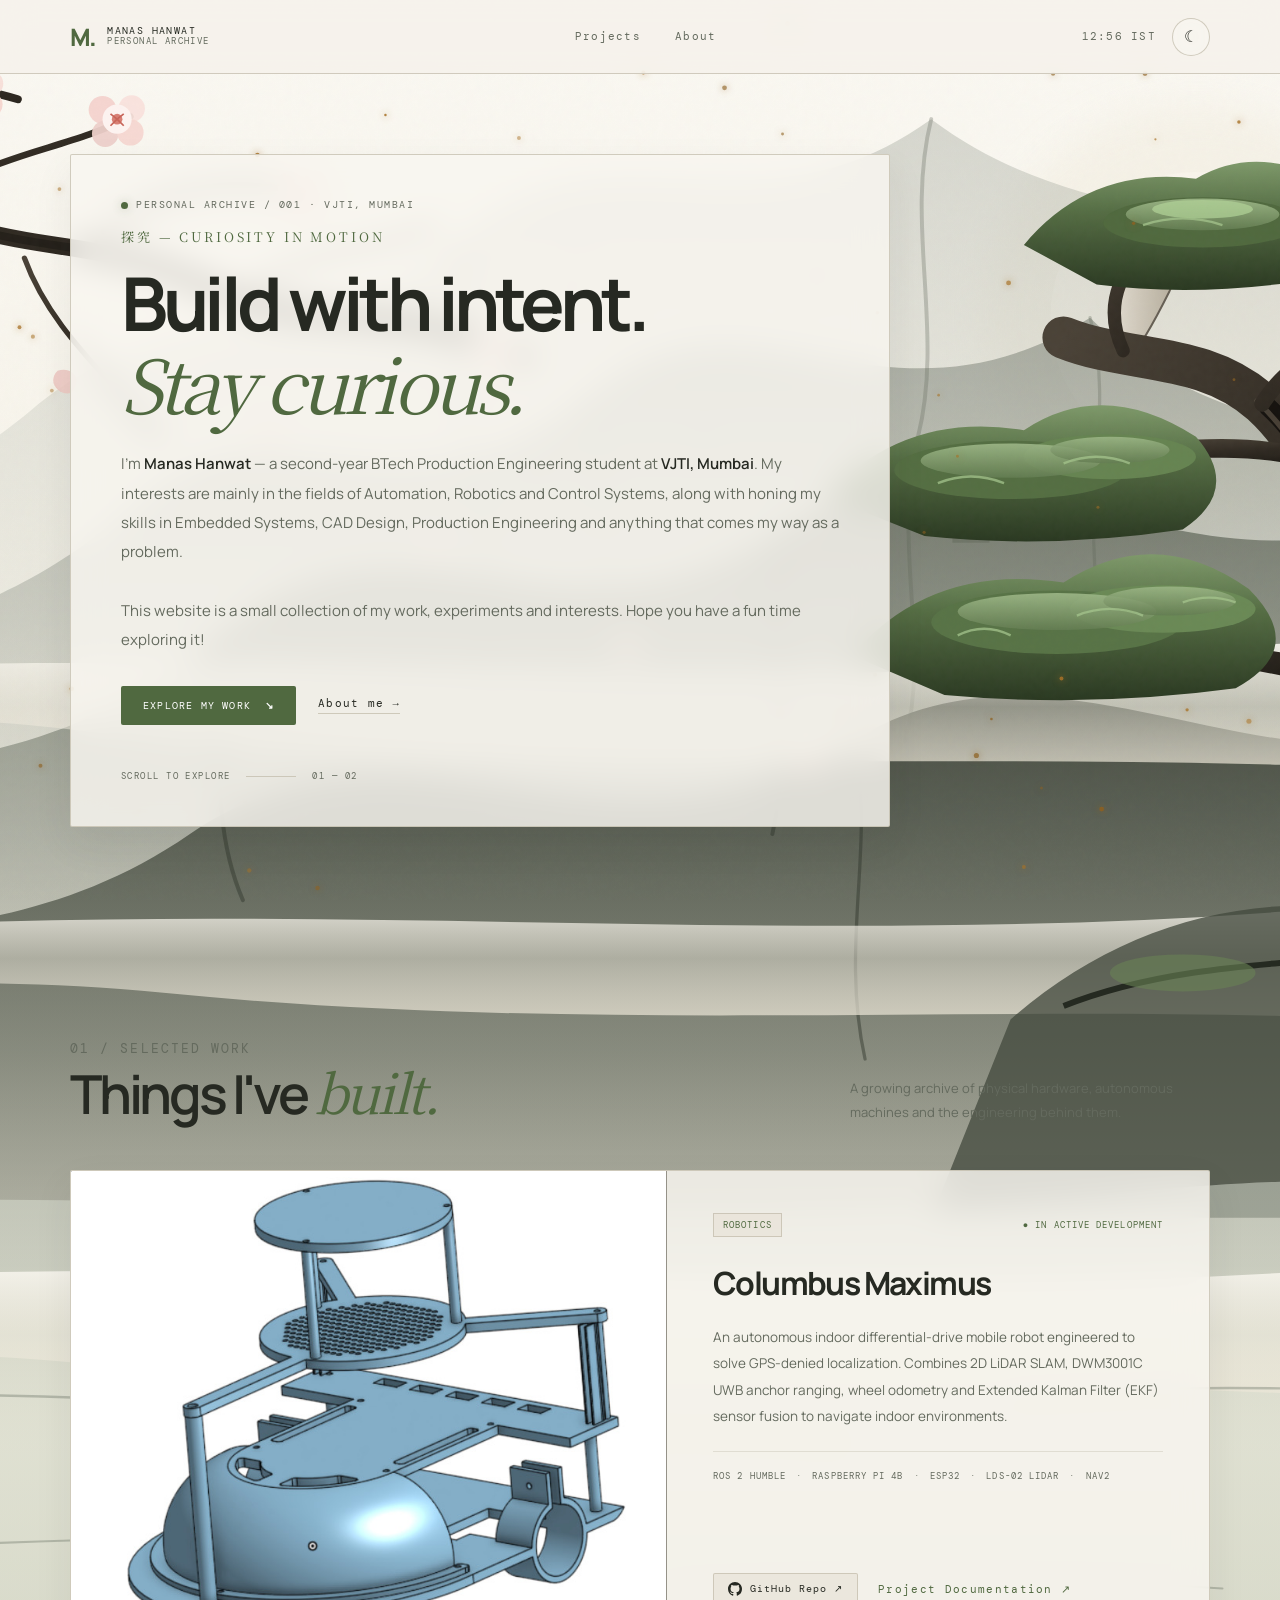
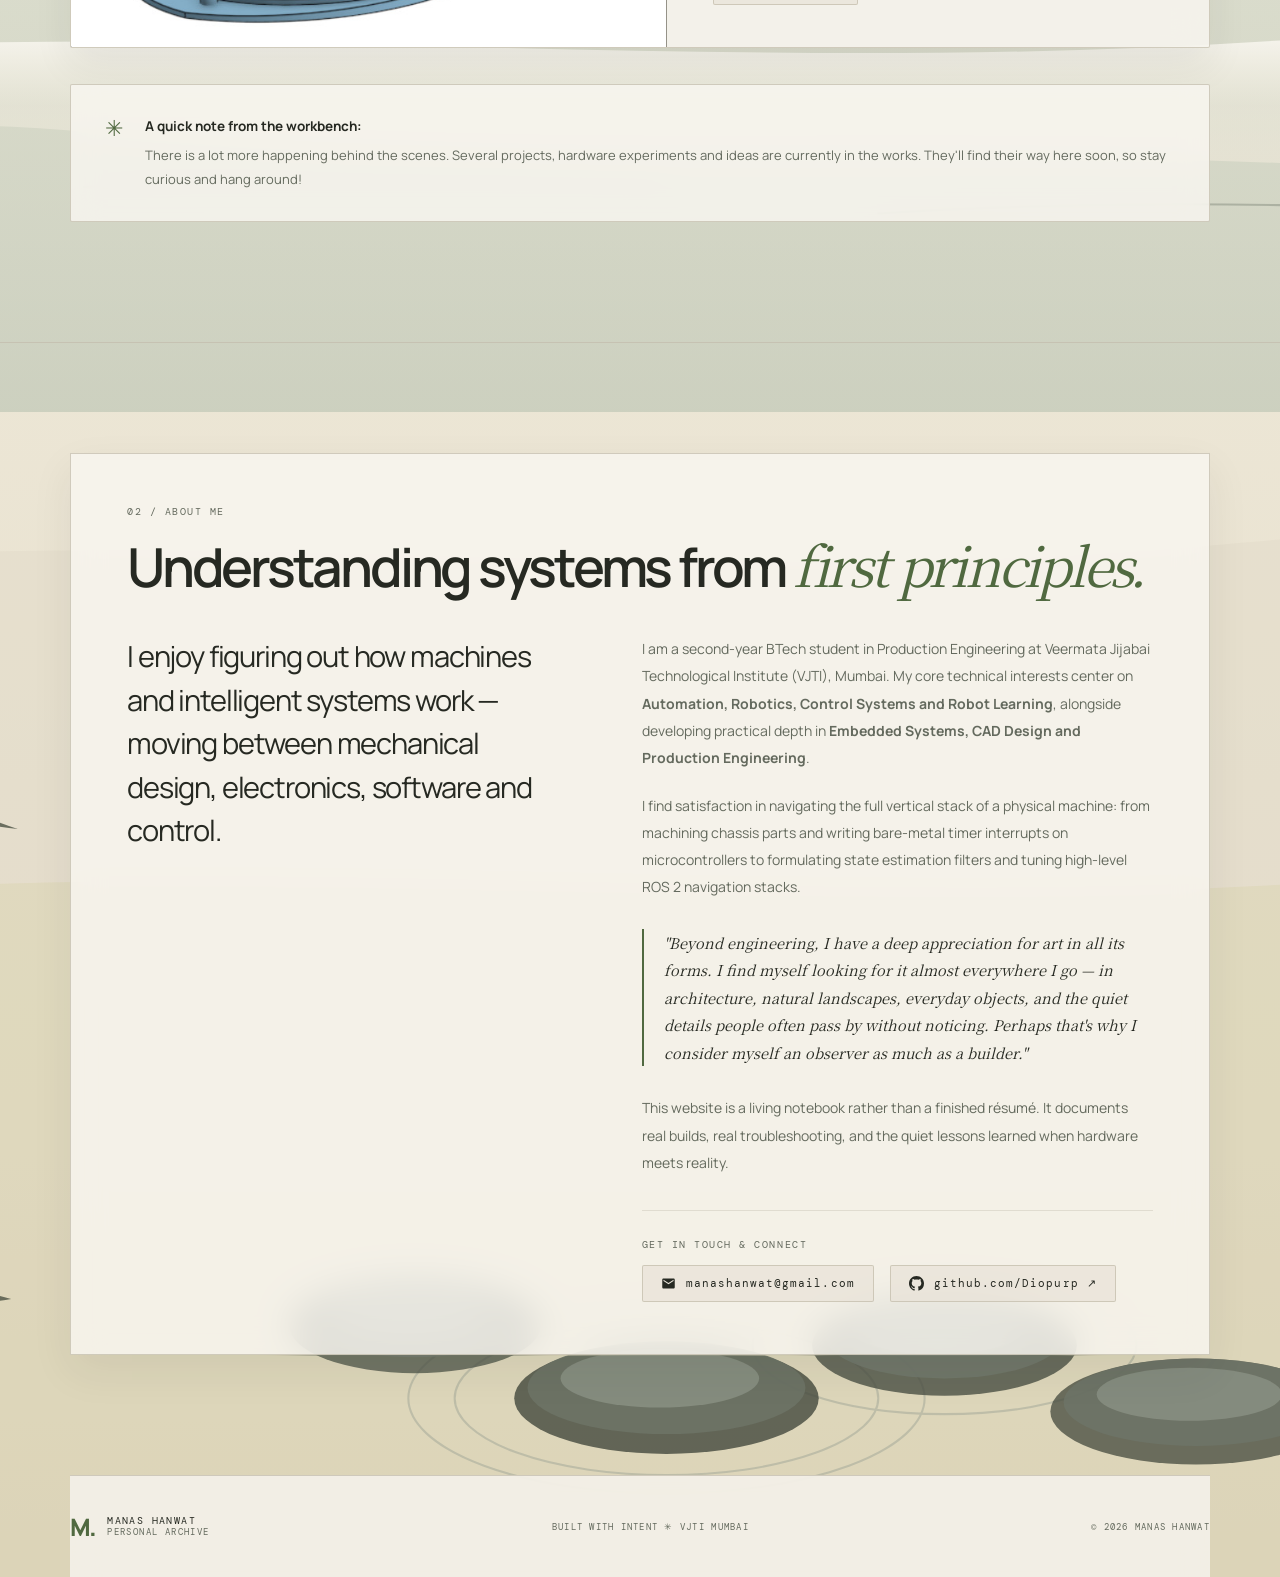
==== commit 6baeb17c: "feat: introduce moonlit Japanese theme and revamp project documentation" ====
--- a/index.html
+++ b/index.html
@@ -3,7 +3,7 @@
 <head>
   <meta charset="utf-8">
   <meta name="viewport" content="width=device-width, initial-scale=1">
-  <meta name="description" content="Manas Hanwat — Second-year BTech student at VJTI, Mumbai. Automation, Robotics, Control Systems and Embedded Hardware.">
+  <meta name="description" content="Manas Hanwat — Second-year BTech student at VJTI, Mumbai. Automation, Robotics, Control Systems, Robot Learning and Embedded Engineering.">
   <meta name="theme-color" content="#f5f2eb">
   <title>Manas Hanwat — Personal Archive</title>
   <link rel="preconnect" href="https://fonts.googleapis.com">
@@ -66,7 +66,7 @@
       </div>
     </section>
 
-    <!-- Projects Section (Columbus Maximus Presentation) -->
+    <!-- Projects Section (Columbus Maximus Only) -->
     <section class="projects wrap" id="projects">
       <div class="section-head">
         <div>
@@ -76,10 +76,10 @@
         <p>A growing archive of physical hardware, autonomous machines and the engineering behind them.</p>
       </div>
 
-      <!-- Columbus Maximus Project Card with CAD Blueprint Cover -->
+      <!-- Columbus Maximus Project Card with Actual Photograph -->
       <div class="project-card">
-        <a class="schematic-cover" href="projects/columbus.html" title="View Columbus Maximus Technical Documentation">
-          <img src="assets/columbus-schematic.svg" alt="Columbus Maximus top-down kinematics and sensor architecture blueprint" loading="lazy">
+        <a class="project-photo" href="projects/columbus.html" title="View Columbus Maximus Project Documentation">
+          <img src="assets/columbus-maximus.jpeg" alt="Columbus Maximus autonomous indoor differential-drive robot prototype" loading="lazy">
         </a>
         <div class="project-copy">
           <div class="tags">
@@ -88,7 +88,7 @@
           </div>
           <h3>Columbus Maximus</h3>
           <p>
-            An autonomous indoor differential-drive mobile robot engineered to navigate GPS-denied environments. Combines 2D LiDAR SLAM, DWM3001C UWB anchor ranging, wheel odometry and Extended Kalman Filter (EKF) sensor fusion to build maps and navigate indoors.
+            An autonomous indoor differential-drive mobile robot engineered to solve GPS-denied localization. Combines 2D LiDAR SLAM, DWM3001C UWB anchor ranging, wheel odometry and Extended Kalman Filter (EKF) sensor fusion to navigate indoor environments.
           </p>
           <div class="stack-row">
             ROS 2 HUMBLE　·　RASPBERRY PI 4B　·　ESP32　·　LDS-02 LIDAR　·　NAV2
@@ -99,7 +99,7 @@
               <span>GitHub Repo ↗</span>
             </a>
             <a class="explore-link" href="projects/columbus.html">
-              Technical Documentation ↗
+              Project Documentation ↗
             </a>
           </div>
         </div>
@@ -117,30 +117,38 @@
       </div>
     </section>
 
-    <!-- About Section with Direct Contact Links -->
+    <!-- About Section with Robotics, Robot Learning & Art Appreciation -->
     <section class="about" id="about">
       <div class="wrap">
         <div class="about-card">
           <p class="eyebrow">02 / ABOUT ME</p>
           <h2>Understanding systems from <em>first principles.</em></h2>
           <div class="about-grid">
-            <p class="about-lead">
-              I like understanding systems — then making something useful, robust or beautiful out of what I learn.
-            </p>
+            <div>
+              <p class="about-lead">
+                I enjoy figuring out how machines and intelligent systems work — moving between mechanical design, electronics, software and control.
+              </p>
+            </div>
             <div class="about-body">
               <p>
-                I am a second-year BTech student in Production Engineering at Veermata Jijabai Technological Institute (VJTI), Mumbai. My core interests lie in automation, robotics, control systems, embedded electronics, and CAD design.
+                I am a second-year BTech student in Production Engineering at Veermata Jijabai Technological Institute (VJTI), Mumbai. My core technical interests center on <strong>Automation, Robotics, Control Systems and Robot Learning</strong>, alongside developing practical depth in <strong>Embedded Systems, CAD Design and Production Engineering</strong>.
               </p>
               <p>
-                I enjoy moving fluidly between theory and physical reality: writing low-level C++ drivers on microcontrollers, analyzing kinematics and state estimation covariance, wiring hardware circuits, and tuning high-level ROS 2 navigation stacks.
+                I find satisfaction in navigating the full vertical stack of a physical machine: from machining chassis parts and writing bare-metal timer interrupts on microcontrollers to formulating state estimation filters and tuning high-level ROS 2 navigation stacks.
               </p>
+
+              <!-- Personal Dimension: Appreciation for Art -->
+              <p class="art-passage">
+                "Beyond engineering, I have a deep appreciation for art in all its forms. I find myself looking for it almost everywhere I go — in architecture, natural landscapes, everyday objects, and the quiet details people often pass by without noticing. Perhaps that's why I consider myself an observer as much as a builder."
+              </p>
+
               <p>
-                This website is built as an evolving engineering notebook rather than a finished résumé. It documents works-in-progress, real test logs, and honest accounts of technical hurdles.
+                This website is a living notebook rather than a finished résumé. It documents real builds, real troubleshooting, and the quiet lessons learned when hardware meets reality.
               </p>
 
               <!-- Clickable Contact Information -->
               <div class="contact-block">
-                <div class="contact-label">CONTACT &amp; CHANNELS</div>
+                <div class="contact-label">GET IN TOUCH &amp; CONNECT</div>
                 <div class="contact-links">
                   <a class="contact-card" href="mailto:manashanwat@gmail.com" title="Send email to Manas Hanwat">
                     <svg viewBox="0 0 24 24"><path d="M20 4H4c-1.1 0-1.99.9-1.99 2L2 18c0 1.1.9 2 2 2h16c1.1 0 2-.9 2-2V6c0-1.1-.9-2-2-2zm0 4l-8 5-8-5V6l8 5 8-5v2z"/></svg>
--- a/styles.css
+++ b/styles.css
@@ -1,6 +1,6 @@
 /* ==========================================================================
-   MANAS HANWAT — PERSONAL PORTFOLIO WEBSITE (V6.1)
-   Visual Direction: Japanese Minimalism (Day) / Volcano & Iceberg (Night)
+   MANAS HANWAT — PERSONAL PORTFOLIO WEBSITE (V6.2)
+   Visual Identity: Japanese Minimalism (Day) / Moonlit Japan (Night)
    ========================================================================== */
 
 /* -------------------------------------------------------------
@@ -9,19 +9,19 @@
 :root {
   /* DAY MODE: Japanese Minimalism */
   --bg: #f5f2eb;
-  --paper: rgba(248, 246, 240, 0.82);
+  --paper: rgba(248, 246, 240, 0.84);
   --paper-solid: #f8f6f0;
   --panel: rgba(232, 227, 216, 0.7);
-  --text: #282b25;
-  --muted: #666c60;
+  --text: #262922;
+  --muted: #646a5e;
   --line: rgba(195, 189, 172, 0.75);
   --line-subtle: rgba(195, 189, 172, 0.4);
-  --accent: #526b42;       /* Sage green / pine */
-  --accent-glow: rgba(82, 107, 66, 0.35);
+  --accent: #506940;       /* Sage green / pine */
+  --accent-glow: rgba(80, 105, 64, 0.3);
   --red: #b83a2d;          /* Seal inkan red */
-  --blue: #2f7396;         /* Mountain stream */
-  --card-shadow: 0 20px 50px rgba(40, 43, 37, 0.08);
-  --header-bg: rgba(245, 242, 235, 0.86);
+  --blue: #2d6b8c;
+  --card-shadow: 0 16px 40px rgba(40, 43, 37, 0.07);
+  --header-bg: rgba(245, 242, 235, 0.88);
 
   --mono: 'DM Mono', monospace;
   --sans: 'Manrope', -apple-system, BlinkMacSystemFont, 'Segoe UI', Roboto, sans-serif;
@@ -29,21 +29,21 @@
 }
 
 [data-theme="dark"] {
-  /* NIGHT MODE: Erupting Volcano & Submerged Iceberg */
-  --bg: #050812;
-  --paper: rgba(10, 18, 34, 0.78);
-  --paper-solid: #091222;
-  --panel: rgba(15, 26, 50, 0.7);
-  --text: #f4efe9;
-  --muted: #95a3ba;
-  --line: rgba(38, 56, 88, 0.75);
-  --line-subtle: rgba(38, 56, 88, 0.45);
-  --accent: #ff5f38;       /* Volcanic lava flame */
-  --accent-glow: rgba(255, 95, 56, 0.4);
-  --red: #ff472b;
-  --blue: #4cd7ff;        /* Glacial cyan */
-  --card-shadow: 0 20px 60px rgba(0, 0, 0, 0.6);
-  --header-bg: rgba(5, 8, 18, 0.88);
+  /* NIGHT MODE: Moonlit Japan (Charcoal, Midnight Blue, Slate & Silver) */
+  --bg: #090d16;
+  --paper: rgba(14, 20, 32, 0.82);
+  --paper-solid: #0e1420;
+  --panel: rgba(20, 28, 44, 0.7);
+  --text: #e6edf5;
+  --muted: #8896ab;
+  --line: rgba(45, 60, 88, 0.7);
+  --line-subtle: rgba(45, 60, 88, 0.4);
+  --accent: #8ba6c9;       /* Moonlit silver-slate */
+  --accent-glow: rgba(139, 166, 201, 0.35);
+  --red: #c2574e;
+  --blue: #8ba6c9;
+  --card-shadow: 0 20px 50px rgba(0, 0, 0, 0.65);
+  --header-bg: rgba(9, 13, 22, 0.88);
 }
 
 /* -------------------------------------------------------------
@@ -67,7 +67,7 @@
   background-color: var(--bg);
   color: var(--text);
   font-family: var(--sans);
-  line-height: 1.6;
+  line-height: 1.65;
   overflow-x: hidden;
   transition: background-color 0.6s ease, color 0.6s ease;
 }
@@ -111,7 +111,7 @@
 }
 
 .bg-art-night {
-  background-image: url('assets/night-volcano-iceberg.svg');
+  background-image: url('assets/night-landscape.svg');
   opacity: 0;
 }
 
@@ -123,7 +123,7 @@
   opacity: 1;
 }
 
-/* Procedural Washi Paper / Sea-Smoke Grain Overlay */
+/* Procedural Washi Paper / Nocturnal Mist Grain */
 .grain {
   position: fixed;
   inset: 0;
@@ -131,8 +131,8 @@
   height: 100%;
   z-index: 1;
   pointer-events: none;
-  opacity: 0.12;
-  background-image: url("data:image/svg+xml,%3Csvg viewBox='0 0 160 160' xmlns='http://www.w3.org/2000/svg'%3E%3Cfilter id='n'%3E%3CfeTurbulence type='fractalNoise' baseFrequency='.8' numOctaves='3' stitchTiles='stitch'/%3E%3C/filter%3E%3Crect width='100%25' height='100%25' filter='url(%23n)' opacity='.22'/%3E%3C/svg%3E");
+  opacity: 0.11;
+  background-image: url("data:image/svg+xml,%3Csvg viewBox='0 0 160 160' xmlns='http://www.w3.org/2000/svg'%3E%3Cfilter id='n'%3E%3CfeTurbulence type='fractalNoise' baseFrequency='.8' numOctaves='3' stitchTiles='stitch'/%3E%3C/filter%3E%3Crect width='100%25' height='100%25' filter='url(%23n)' opacity='.2'/%3E%3C/svg%3E");
 }
 
 /* Interactive Canvas Particle System */
@@ -268,7 +268,7 @@
   height: 7px;
   border-radius: 50%;
   background: var(--accent);
-  box-shadow: 0 0 10px var(--accent);
+  box-shadow: 0 0 10px var(--accent-glow);
 }
 
 /* -------------------------------------------------------------
@@ -286,7 +286,7 @@
 }
 
 .hero-content {
-  max-width: 840px;
+  max-width: 820px;
   position: relative;
   z-index: 2;
   padding: 44px 50px;
@@ -354,6 +354,11 @@
   transition: transform 0.2s ease, box-shadow 0.2s ease, opacity 0.2s ease;
 }
 
+[data-theme="dark"] .button {
+  color: #0b101a;
+  font-weight: 600;
+}
+
 .button:hover {
   transform: translateY(-2px);
   box-shadow: 0 8px 24px var(--accent-glow);
@@ -393,7 +398,7 @@
 }
 
 /* -------------------------------------------------------------
-   7. PROJECTS SECTION & COLUMBUS MAXIMUS PRESENTATION
+   7. PROJECTS SECTION (COLUMBUS MAXIMUS ONLY)
    ------------------------------------------------------------- */
 .projects {
   padding: 110px 0 120px;
@@ -423,7 +428,7 @@
   margin: 0;
 }
 
-/* Feature Project Card */
+/* Feature Project Card with Real Photograph */
 .project-card {
   display: grid;
   grid-template-columns: 1.1fr 1fr;
@@ -442,19 +447,18 @@
   border-color: var(--accent);
 }
 
-/* CAD Technical Blueprint Schematic Cover */
-.schematic-cover {
-  min-height: 420px;
-  background: #07111e;
+/* Project Photograph Container */
+.project-photo {
   position: relative;
   overflow: hidden;
+  background: #0d121c;
   display: flex;
   align-items: center;
   justify-content: center;
   border-right: 1px solid var(--line);
 }
 
-.schematic-cover img {
+.project-photo img {
   width: 100%;
   height: 100%;
   object-fit: cover;
@@ -462,7 +466,7 @@
   transition: transform 0.4s ease;
 }
 
-.project-card:hover .schematic-cover img {
+.project-card:hover .project-photo img {
   transform: scale(1.02);
 }
 
@@ -516,7 +520,6 @@
   color: var(--muted);
 }
 
-/* Action Links on Columbus Card */
 .project-actions {
   display: flex;
   align-items: center;
@@ -565,12 +568,12 @@
   text-decoration: underline;
 }
 
-/* Personal Workbench Note at the end of Projects Section */
+/* Personal Workbench Note */
 .projects-note {
   display: flex;
   align-items: flex-start;
   gap: 22px;
-  padding: 32px 36px;
+  padding: 30px 34px;
   margin-top: 36px;
   background: var(--paper);
   backdrop-filter: blur(14px);
@@ -580,7 +583,7 @@
 }
 
 .note-glyph {
-  font-size: 24px;
+  font-size: 22px;
   color: var(--accent);
   line-height: 1;
   padding-top: 2px;
@@ -601,7 +604,7 @@
 }
 
 /* -------------------------------------------------------------
-   8. ABOUT SECTION & CONTACT CARDS
+   8. ABOUT SECTION & ART APPRECIATION
    ------------------------------------------------------------- */
 .about {
   padding: 110px 0 120px;
@@ -632,17 +635,27 @@
   line-height: 1.5;
   letter-spacing: -0.04em;
   color: var(--text);
-  margin: 0;
+  margin: 0 0 24px;
 }
 
 .about-body p {
-  font-size: 13.5px;
+  font-size: 14px;
   line-height: 1.95;
   color: var(--muted);
   margin: 0 0 20px;
 }
 
-/* Contact Links Presentation */
+.about-body p.art-passage {
+  padding-left: 20px;
+  border-left: 2px solid var(--accent);
+  color: var(--text);
+  font-style: italic;
+  font-family: var(--serif);
+  font-size: 14.5px;
+  line-height: 1.9;
+  margin: 28px 0;
+}
+
 .contact-block {
   margin-top: 34px;
   padding-top: 28px;
@@ -736,7 +749,6 @@
   transform: translate(-50%, 0);
 }
 
-/* Easter Egg Telemetry Modal */
 #telemetry-hud {
   position: fixed;
   inset: 0;
@@ -755,9 +767,9 @@
 }
 
 .hud-box {
-  background: #071220;
-  border: 1px solid var(--blue);
-  box-shadow: 0 20px 60px rgba(0, 0, 0, 0.85), 0 0 30px rgba(76, 215, 255, 0.18);
+  background: #090e18;
+  border: 1px solid var(--accent);
+  box-shadow: 0 20px 60px rgba(0, 0, 0, 0.85);
   width: min(680px, 100%);
   color: #e2f2fc;
   padding: 30px;
@@ -770,17 +782,17 @@
   display: flex;
   justify-content: space-between;
   align-items: center;
-  border-bottom: 1px solid rgba(76, 215, 255, 0.3);
+  border-bottom: 1px solid rgba(139, 166, 201, 0.3);
   padding-bottom: 14px;
   margin-bottom: 20px;
-  color: var(--blue);
+  color: var(--accent);
   font-weight: 500;
 }
 
 .hud-close {
   background: transparent;
-  border: 1px solid rgba(76, 215, 255, 0.4);
-  color: var(--blue);
+  border: 1px solid rgba(139, 166, 201, 0.4);
+  color: var(--accent);
   width: 26px;
   height: 26px;
   border-radius: 50%;
@@ -796,14 +808,14 @@
 }
 
 .hud-content strong {
-  color: var(--blue);
+  color: var(--accent);
 }
 
 .hud-quote {
   margin-top: 20px;
   padding: 14px 18px;
-  background: rgba(76, 215, 255, 0.08);
-  border-left: 2px solid var(--blue);
+  background: rgba(139, 166, 201, 0.08);
+  border-left: 2px solid var(--accent);
   color: #ffffff;
   font-style: italic;
 }
@@ -816,311 +828,210 @@
 }
 
 /* -------------------------------------------------------------
-   11. COLUMBUS MAXIMUS PROJECT DETAIL PAGE
-   ------------------------------------------------------------- */
-.detail {
-  padding-top: 50px;
-  padding-bottom: 110px;
-}
-
-.back {
-  font: 10px var(--mono);
-  letter-spacing: 0.14em;
-  color: var(--muted);
-  display: inline-flex;
-  align-items: center;
-  gap: 8px;
-  margin-bottom: 40px;
-}
-
-.back:hover {
-  color: var(--accent);
-}
-
-.detail-header-row {
+   11. COLUMBUS MAXIMUS — ENGINEERING JOURNAL LAYOUT (V6.2)
+   ------------------------------------------------------------- */
+.journal {
+  padding-top: 55px;
+  padding-bottom: 120px;
+  max-width: 900px;
+  margin: 0 auto;
+}
+
+.journal-header {
+  margin-bottom: 45px;
+}
+
+.journal-title-row {
   display: flex;
   justify-content: space-between;
   align-items: flex-start;
-  gap: 30px;
-  margin-bottom: 20px;
+  gap: 24px;
+  margin-bottom: 24px;
   flex-wrap: wrap;
 }
 
-.detail h1 {
-  font-size: clamp(44px, 6.2vw, 76px);
+.journal h1 {
+  font-size: clamp(42px, 6vw, 70px);
   line-height: 1.05;
-  letter-spacing: -0.07em;
+  letter-spacing: -0.065em;
   margin: 0;
 }
 
-.github-cta-btn {
-  display: inline-flex;
-  align-items: center;
-  gap: 10px;
-  padding: 12px 20px;
+.journal-deck {
+  font-size: 16px;
+  line-height: 1.95;
+  color: var(--muted);
+  margin: 0 0 35px;
+}
+
+/* Editorial Photograph Presentation */
+.project-hero-figure {
+  margin: 0 0 45px;
+  border: 1px solid var(--line);
   background: var(--paper);
-  border: 1px solid var(--accent);
-  color: var(--accent);
-  font: 10.5px var(--mono);
+  box-shadow: var(--card-shadow);
+  overflow: hidden;
+  border-radius: 2px;
+}
+
+.project-hero-figure img {
+  width: 100%;
+  height: auto;
+  max-height: 520px;
+  object-fit: cover;
+  display: block;
+}
+
+.project-hero-figure figcaption {
+  padding: 14px 20px;
+  font: 9.5px var(--mono);
+  letter-spacing: 0.12em;
+  color: var(--muted);
+  border-top: 1px solid var(--line);
+  background: var(--paper-solid);
+}
+
+/* Journal Key Facts Strip */
+.journal-facts {
+  display: grid;
+  grid-template-columns: repeat(auto-fit, minmax(200px, 1fr));
+  gap: 20px;
+  padding: 24px 0;
+  border-top: 1px solid var(--line);
+  border-bottom: 1px solid var(--line);
+  margin-bottom: 55px;
+  font: 9.5px var(--mono);
+  letter-spacing: 0.12em;
+}
+
+.journal-fact-item small {
+  display: block;
+  color: var(--muted);
+  margin-bottom: 5px;
+}
+
+.journal-fact-item strong {
+  color: var(--text);
+  font-weight: 600;
+  font-size: 11.5px;
+}
+
+/* Journal Narrative Sections */
+.journal-section {
+  padding: 45px 0;
+  border-bottom: 1px solid var(--line);
+}
+
+.journal-section:last-of-type {
+  border-bottom: none;
+}
+
+.journal-section h2 {
+  font-size: clamp(26px, 3.4vw, 38px);
+  line-height: 1.2;
+  letter-spacing: -0.05em;
+  margin: 0 0 22px;
+  font-weight: 600;
+}
+
+.journal-section p {
+  font-size: 14.5px;
+  line-height: 1.95;
+  color: var(--muted);
+  margin: 0 0 20px;
+}
+
+.journal-section p strong {
+  color: var(--text);
+}
+
+.journal-section ul {
+  color: var(--muted);
+  font-size: 14px;
+  line-height: 1.9;
+  padding-left: 24px;
+  margin: 0 0 24px;
+}
+
+.journal-section li {
+  margin-bottom: 10px;
+}
+
+.journal-section li strong {
+  color: var(--text);
+}
+
+/* Clean Technical Tables */
+.journal-table {
+  width: 100%;
+  border-collapse: collapse;
+  margin: 26px 0 20px;
+  font-size: 13px;
+  background: var(--paper);
+  border: 1px solid var(--line);
+}
+
+.journal-table th, .journal-table td {
+  padding: 14px 18px;
+  text-align: left;
+  border-bottom: 1px solid var(--line);
+}
+
+.journal-table th {
+  font: 9.5px var(--mono);
+  letter-spacing: 0.14em;
+  color: var(--muted);
+  text-transform: uppercase;
+  background: var(--panel);
+}
+
+.journal-table td {
+  color: var(--muted);
+  line-height: 1.7;
+}
+
+.journal-table td strong {
+  color: var(--text);
+}
+
+/* Engineering Status Badges */
+.status-pill {
+  display: inline-block;
+  padding: 3px 8px;
+  font: 8.5px var(--mono);
   letter-spacing: 0.12em;
   border-radius: 2px;
-  transition: all 0.25s ease;
-}
-
-.github-cta-btn:hover {
-  background: var(--accent);
-  color: #ffffff;
-  transform: translateY(-2px);
-  box-shadow: 0 8px 24px var(--accent-glow);
-}
-
-.deck {
-  font-size: 15px;
-  line-height: 1.95;
-  color: var(--muted);
-  max-width: 760px;
-  margin: 0 0 35px;
-}
-
-/* Detail Page Schematics Viewport */
-.detail-schematic {
-  width: 100%;
-  max-height: 480px;
-  background: #07111e;
-  border: 1px solid var(--line);
-  overflow: hidden;
-  border-radius: 2px;
-  display: flex;
-  align-items: center;
-  justify-content: center;
-  box-shadow: var(--card-shadow);
-}
-
-.detail-schematic img {
-  width: 100%;
-  height: 100%;
-  max-height: 480px;
-  object-fit: contain;
-  display: block;
-}
-
-.facts {
-  display: flex;
-  flex-wrap: wrap;
-  gap: 24px;
-  padding: 22px 0;
-  border-bottom: 1px solid var(--line);
-  font: 9.5px var(--mono);
-  letter-spacing: 0.12em;
-  color: var(--muted);
-}
-
-.facts span strong {
-  color: var(--text);
-}
-
-.detail-section {
-  max-width: 920px;
-  padding: 65px 0;
-  border-bottom: 1px solid var(--line);
-}
-
-.detail-section:last-of-type {
-  border-bottom: none;
-}
-
-.detail-section p {
-  font-size: 13.5px;
-  line-height: 1.95;
-  color: var(--muted);
-  margin: 0 0 18px;
-}
-
-/* Architecture Flow Diagram */
-.architecture-box {
-  padding: 30px;
-  background: var(--paper);
-  backdrop-filter: blur(14px);
-  -webkit-backdrop-filter: blur(14px);
-  border: 1px solid var(--line);
-  display: grid;
-  justify-items: center;
-  gap: 14px;
-  margin: 28px 0;
-}
-
-.node-grid {
-  display: grid;
-  grid-template-columns: repeat(3, 1fr);
-  gap: 12px;
-  width: 100%;
-}
-
-.node-box, .fusion-box {
-  padding: 16px 14px;
-  text-align: center;
-  border: 1px solid var(--line);
-  background: var(--panel);
-  font: 11px var(--mono);
-  color: var(--text);
-}
-
-.fusion-box {
-  width: min(100%, 420px);
-  border-color: var(--accent);
-  background: var(--paper);
-}
-
-.fusion-box small {
-  display: block;
-  color: var(--muted);
-  font: 9px var(--mono);
-  margin-top: 6px;
-}
-
-.flow-down {
-  color: var(--accent);
-  font: 14px var(--mono);
-}
-
-.outputs-grid {
-  grid-template-columns: repeat(2, 1fr);
-}
-
-/* Component Specifications Grid */
-.specs-grid {
-  display: grid;
-  grid-template-columns: repeat(3, 1fr);
-  gap: 16px;
-  margin-top: 24px;
-}
-
-.spec-card {
-  background: var(--paper);
-  backdrop-filter: blur(14px);
-  -webkit-backdrop-filter: blur(14px);
-  border: 1px solid var(--line);
-  padding: 22px;
-}
-
-.spec-card small {
-  display: block;
-  font: 8.5px var(--mono);
-  letter-spacing: 0.14em;
-  color: var(--muted);
-  margin-bottom: 10px;
-}
-
-.spec-card b {
-  display: block;
-  font-size: 14px;
-  color: var(--text);
-  margin-bottom: 6px;
-}
-
-.spec-card p {
-  font-size: 11px !important;
-  line-height: 1.8;
-  color: var(--muted);
-  margin: 0 !important;
-}
-
-.badge-tag {
-  display: inline-block;
-  padding: 2px 7px;
-  font: 8px var(--mono);
-  letter-spacing: 0.1em;
-  border-radius: 2px;
-  margin-bottom: 8px;
-}
-
-.badge-operational {
-  background: rgba(82, 107, 66, 0.22);
+  text-transform: uppercase;
+}
+
+.status-verified {
+  background: rgba(80, 105, 64, 0.2);
   color: var(--accent);
   border: 1px solid var(--accent);
 }
 
-.badge-testing {
-  background: rgba(255, 172, 58, 0.18);
-  color: #ff9d2e;
-  border: 1px solid #ff9d2e;
-}
-
-.badge-planned {
-  background: rgba(149, 163, 186, 0.18);
+[data-theme="dark"] .status-verified {
+  background: rgba(139, 166, 201, 0.2);
+  color: var(--accent);
+  border: 1px solid var(--accent);
+}
+
+.status-testing {
+  background: rgba(184, 134, 45, 0.18);
+  color: #b8862d;
+  border: 1px solid #b8862d;
+}
+
+[data-theme="dark"] .status-testing {
+  background: rgba(220, 170, 75, 0.18);
+  color: #e2b35c;
+  border: 1px solid #e2b35c;
+}
+
+.status-planned {
+  background: rgba(120, 135, 155, 0.15);
   color: var(--muted);
   border: 1px solid var(--muted);
-}
-
-/* Development Milestones Log */
-.dev-log {
-  list-style: none;
-  padding: 0;
-  margin: 24px 0 0;
-  border-top: 1px solid var(--line);
-}
-
-.dev-log li {
-  display: grid;
-  grid-template-columns: 45px 1fr 130px;
-  gap: 16px;
-  padding: 22px 0;
-  border-bottom: 1px solid var(--line);
-  align-items: baseline;
-}
-
-.dev-log li > b {
-  font: 11px var(--mono);
-  color: var(--accent);
-}
-
-.dev-log strong {
-  font-size: 13.5px;
-  display: block;
-  margin-bottom: 4px;
-}
-
-.dev-log p {
-  font-size: 12px !important;
-  line-height: 1.8;
-  color: var(--muted);
-  margin: 0 !important;
-}
-
-.dev-log small {
-  text-align: right;
-  font: 9px var(--mono);
-  letter-spacing: 0.12em;
-}
-
-/* Challenges Callout List */
-.trouble-list {
-  display: grid;
-  gap: 14px;
-  margin-top: 20px;
-}
-
-.trouble-item {
-  padding: 20px 24px;
-  background: var(--paper);
-  backdrop-filter: blur(14px);
-  -webkit-backdrop-filter: blur(14px);
-  border: 1px solid var(--line);
-  border-left: 3px solid var(--accent);
-}
-
-.trouble-item strong {
-  display: block;
-  font-size: 13px;
-  color: var(--text);
-  margin-bottom: 6px;
-}
-
-.trouble-item p {
-  font-size: 12px !important;
-  line-height: 1.8;
-  color: var(--muted);
-  margin: 0 !important;
 }
 
 /* -------------------------------------------------------------
@@ -1192,8 +1103,8 @@
     grid-template-columns: 1fr;
   }
 
-  .schematic-cover {
-    min-height: 280px;
+  .project-photo {
+    min-height: 260px;
     border-right: none;
     border-bottom: 1px solid var(--line);
   }
@@ -1217,30 +1128,21 @@
     text-align: center;
   }
 
-  .specs-grid {
-    grid-template-columns: 1fr;
-  }
-
-  .node-grid, .outputs-grid {
-    grid-template-columns: 1fr;
-  }
-
-  .dev-log li {
-    grid-template-columns: 32px 1fr;
-    gap: 10px;
-  }
-
-  .dev-log small {
-    grid-column: 2;
-    text-align: left;
-  }
-
   .contact-links {
     flex-direction: column;
   }
 
-  .detail-header-row {
+  .journal {
+    padding-top: 40px;
+    padding-bottom: 80px;
+  }
+
+  .journal-title-row {
     flex-direction: column;
+  }
+
+  .journal-facts {
+    grid-template-columns: 1fr 1fr;
   }
 }
 
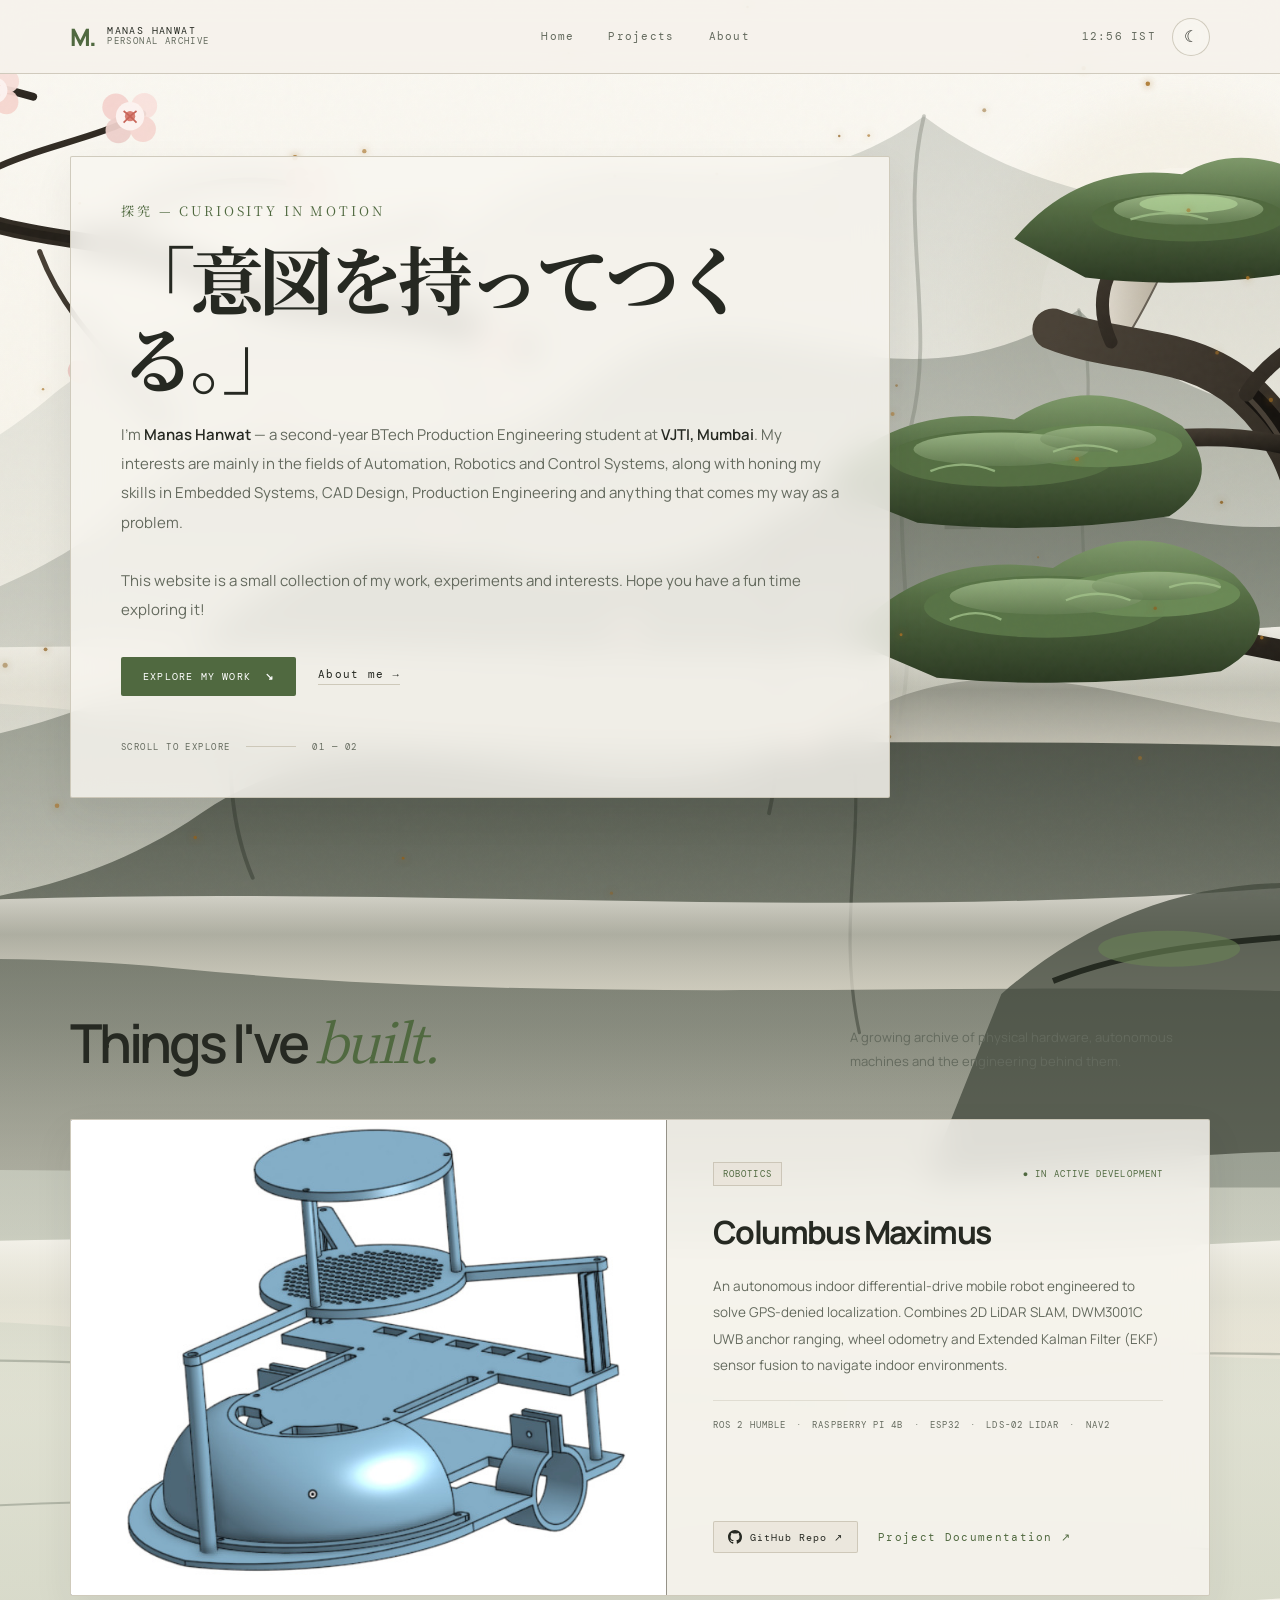
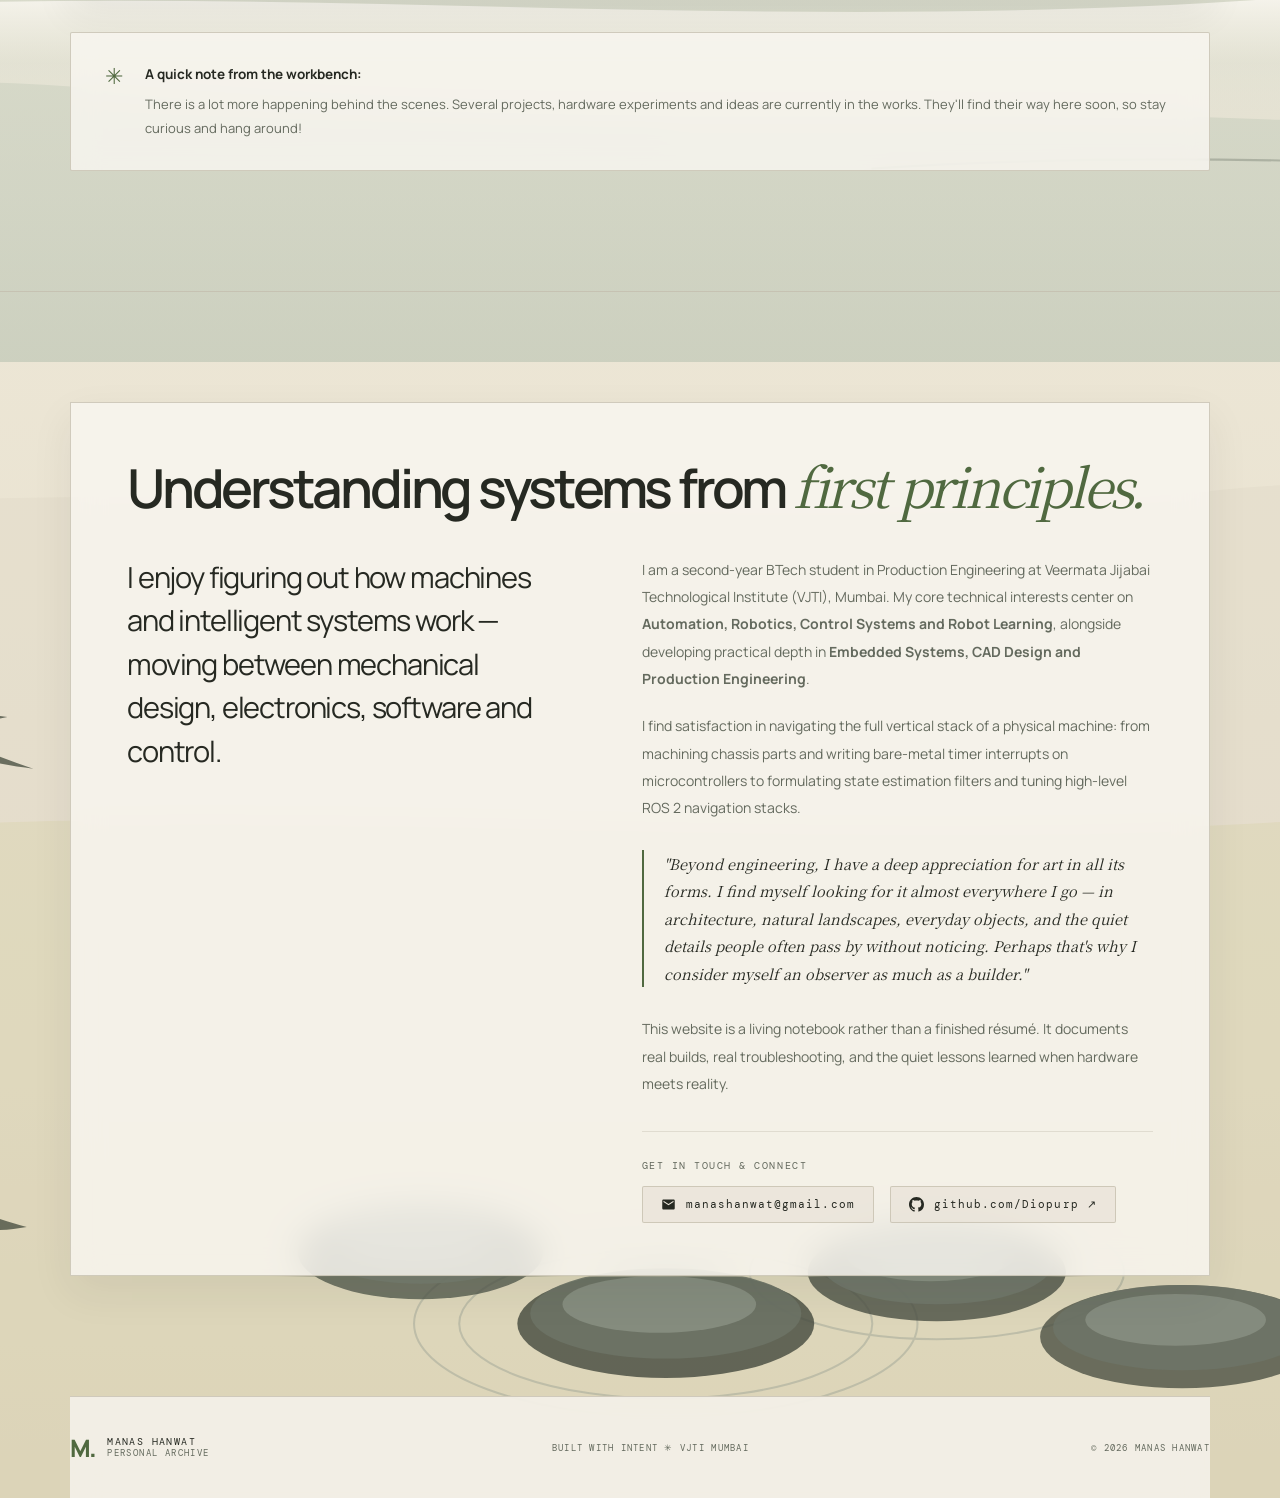
==== commit 640c8c01: "fix: repair project layout and refine homepage navigation" ====
--- a/index.html
+++ b/index.html
@@ -31,6 +31,7 @@
       <span>MANAS HANWAT <i>PERSONAL ARCHIVE</i></span>
     </a>
     <nav id="nav">
+      <a href="#top">Home</a>
       <a href="#projects">Projects</a>
       <a href="#about">About</a>
     </nav>
@@ -45,12 +46,8 @@
     <!-- Hero Section -->
     <section class="hero">
       <div class="hero-content">
-        <p class="eyebrow">
-          <span class="pulse-dot"></span>
-          PERSONAL ARCHIVE / 001 · VJTI, MUMBAI
-        </p>
         <p class="kanji-title">探究 — CURIOSITY IN MOTION</p>
-        <h1>Build with intent.<br><em>Stay curious.</em></h1>
+        <h1 class="hero-title-jp">「意図を持ってつくる。」</h1>
         <p class="hero-intro">
           I'm <strong>Manas Hanwat</strong> — a second-year BTech Production Engineering student at <strong>VJTI, Mumbai</strong>. My interests are mainly in the fields of Automation, Robotics and Control Systems, along with honing my skills in Embedded Systems, CAD Design, Production Engineering and anything that comes my way as a problem.
           <br><br>
@@ -70,7 +67,6 @@
     <section class="projects wrap" id="projects">
       <div class="section-head">
         <div>
-          <p class="eyebrow">01 / SELECTED WORK</p>
           <h2>Things I've <em>built.</em></h2>
         </div>
         <p>A growing archive of physical hardware, autonomous machines and the engineering behind them.</p>
@@ -121,7 +117,6 @@
     <section class="about" id="about">
       <div class="wrap">
         <div class="about-card">
-          <p class="eyebrow">02 / ABOUT ME</p>
           <h2>Understanding systems from <em>first principles.</em></h2>
           <div class="about-grid">
             <div>
--- a/styles.css
+++ b/styles.css
@@ -313,7 +313,16 @@
   margin: 0 0 24px;
 }
 
-.hero h1 em, h2 em, .detail h1 em {
+.hero-title-jp {
+  font-family: var(--serif);
+  font-size: clamp(38px, 5.2vw, 68px);
+  line-height: 1.25;
+  letter-spacing: 0.04em;
+  font-weight: 500;
+  margin: 0 0 24px;
+}
+
+.hero h1 em, h2 em, .journal h1 em {
   font-family: var(--serif);
   font-weight: 400;
   font-style: italic;
@@ -412,7 +421,7 @@
   margin-bottom: 46px;
 }
 
-.section-head h2, .about h2, .detail h2 {
+.section-head h2, .about h2 {
   font-size: clamp(34px, 4.2vw, 54px);
   line-height: 1.12;
   letter-spacing: -0.06em;
@@ -828,13 +837,35 @@
 }
 
 /* -------------------------------------------------------------
-   11. COLUMBUS MAXIMUS — ENGINEERING JOURNAL LAYOUT (V6.2)
+   11. COLUMBUS MAXIMUS — ENGINEERING JOURNAL LAYOUT (V6.3)
    ------------------------------------------------------------- */
 .journal {
-  padding-top: 55px;
-  padding-bottom: 120px;
-  max-width: 900px;
-  margin: 0 auto;
+  width: min(920px, calc(100% - 64px));
+  margin: 36px auto 100px;
+  padding: 52px 56px 80px;
+  background: var(--paper);
+  backdrop-filter: blur(16px);
+  -webkit-backdrop-filter: blur(16px);
+  border: 1px solid var(--line);
+  border-radius: 2px;
+  box-shadow: var(--card-shadow);
+}
+
+.back {
+  font: 10px var(--mono);
+  letter-spacing: 0.16em;
+  text-transform: uppercase;
+  color: var(--muted);
+  display: inline-flex;
+  align-items: center;
+  gap: 8px;
+  margin-bottom: 34px;
+  transition: color 0.2s ease, transform 0.2s ease;
+}
+
+.back:hover {
+  color: var(--accent);
+  transform: translateX(-3px);
 }
 
 .journal-header {
@@ -851,14 +882,14 @@
 }
 
 .journal h1 {
-  font-size: clamp(42px, 6vw, 70px);
-  line-height: 1.05;
-  letter-spacing: -0.065em;
+  font-size: clamp(38px, 5.5vw, 64px);
+  line-height: 1.08;
+  letter-spacing: -0.06em;
   margin: 0;
 }
 
 .journal-deck {
-  font-size: 16px;
+  font-size: 15.5px;
   line-height: 1.95;
   color: var(--muted);
   margin: 0 0 35px;
@@ -868,7 +899,7 @@
 .project-hero-figure {
   margin: 0 0 45px;
   border: 1px solid var(--line);
-  background: var(--paper);
+  background: var(--panel);
   box-shadow: var(--card-shadow);
   overflow: hidden;
   border-radius: 2px;
@@ -878,8 +909,14 @@
   width: 100%;
   height: auto;
   max-height: 520px;
-  object-fit: cover;
+  object-fit: contain;
+  background: rgba(0, 0, 0, 0.03);
   display: block;
+  margin: 0 auto;
+}
+
+[data-theme="dark"] .project-hero-figure img {
+  background: rgba(0, 0, 0, 0.22);
 }
 
 .project-hero-figure figcaption {
@@ -899,7 +936,7 @@
   padding: 24px 0;
   border-top: 1px solid var(--line);
   border-bottom: 1px solid var(--line);
-  margin-bottom: 55px;
+  margin-bottom: 50px;
   font: 9.5px var(--mono);
   letter-spacing: 0.12em;
 }
@@ -927,8 +964,8 @@
 }
 
 .journal-section h2 {
-  font-size: clamp(26px, 3.4vw, 38px);
-  line-height: 1.2;
+  font-size: clamp(25px, 3.2vw, 36px);
+  line-height: 1.22;
   letter-spacing: -0.05em;
   margin: 0 0 22px;
   font-weight: 600;
@@ -961,20 +998,73 @@
   color: var(--text);
 }
 
-/* Clean Technical Tables */
+/* Code Snippet Container */
+.journal-code {
+  margin: 12px 0 16px;
+  padding: 10px 14px;
+  background: var(--panel);
+  border: 1px solid var(--line);
+  border-radius: 2px;
+  overflow-x: auto;
+  -webkit-overflow-scrolling: touch;
+}
+
+.journal-code code {
+  font: 11px var(--mono);
+  color: var(--accent);
+  white-space: nowrap;
+}
+
+/* Mathematical Formula Block */
+.math-block {
+  margin: 18px 0 22px;
+  padding: 16px 20px;
+  background: var(--panel);
+  border: 1px solid var(--line);
+  border-left: 3px solid var(--accent);
+  border-radius: 2px;
+  font: 14px var(--mono);
+  color: var(--text);
+  letter-spacing: 0.04em;
+  text-align: center;
+  overflow-x: auto;
+  -webkit-overflow-scrolling: touch;
+}
+
+.math-sym {
+  font-weight: 700;
+  color: var(--accent);
+}
+
+/* Clean Technical Tables with Overflow Container */
+.table-container {
+  width: 100%;
+  overflow-x: auto;
+  -webkit-overflow-scrolling: touch;
+  margin: 24px 0 24px;
+  border: 1px solid var(--line);
+  background: var(--paper-solid);
+  border-radius: 2px;
+}
+
 .journal-table {
   width: 100%;
+  min-width: 580px;
   border-collapse: collapse;
-  margin: 26px 0 20px;
   font-size: 13px;
-  background: var(--paper);
-  border: 1px solid var(--line);
+  margin: 0;
+  border: none;
 }
 
 .journal-table th, .journal-table td {
   padding: 14px 18px;
   text-align: left;
   border-bottom: 1px solid var(--line);
+  vertical-align: top;
+}
+
+.journal-table tr:last-child td {
+  border-bottom: none;
 }
 
 .journal-table th {
@@ -992,6 +1082,49 @@
 
 .journal-table td strong {
   color: var(--text);
+}
+
+/* Engineering Hurdles Grid & Cards */
+.hurdles-grid {
+  display: grid;
+  gap: 18px;
+  margin-top: 24px;
+}
+
+.hurdle-card {
+  padding: 20px 24px;
+  background: var(--panel);
+  border: 1px solid var(--line);
+  border-left: 3px solid var(--accent);
+  border-radius: 2px;
+}
+
+.hurdle-card h3 {
+  font-size: 14px;
+  font-weight: 600;
+  margin: 0 0 8px;
+  color: var(--text);
+  letter-spacing: -0.02em;
+}
+
+.hurdle-card p {
+  font-size: 13.5px;
+  line-height: 1.85;
+  color: var(--muted);
+  margin: 0;
+}
+
+/* Journal Bottom Callout */
+.journal-cta {
+  padding: 30px;
+  background: var(--panel);
+  border: 1px solid var(--line);
+  border-radius: 2px;
+  display: flex;
+  justify-content: space-between;
+  align-items: center;
+  gap: 20px;
+  flex-wrap: wrap;
 }
 
 /* Engineering Status Badges */
@@ -1132,17 +1265,62 @@
     flex-direction: column;
   }
 
+  .hero-title-jp {
+    font-size: clamp(32px, 8vw, 50px);
+    line-height: 1.22;
+  }
+
   .journal {
-    padding-top: 40px;
-    padding-bottom: 80px;
+    width: calc(100% - 36px);
+    padding: 38px 28px 60px;
+    margin: 24px auto 60px;
+  }
+
+  .journal h1 {
+    font-size: clamp(34px, 7vw, 48px);
   }
 
   .journal-title-row {
     flex-direction: column;
+    align-items: flex-start;
+    gap: 16px;
   }
 
   .journal-facts {
     grid-template-columns: 1fr 1fr;
+    gap: 16px;
+  }
+
+  .hurdle-card {
+    padding: 18px 20px;
+  }
+}
+
+@media (max-width: 520px) {
+  .hero-title-jp {
+    font-size: clamp(28px, 8.5vw, 38px);
+  }
+
+  .journal {
+    width: calc(100% - 24px);
+    padding: 28px 18px 45px;
+    margin: 16px auto 45px;
+  }
+
+  .journal-facts {
+    grid-template-columns: 1fr;
+    gap: 14px;
+  }
+
+  .journal-cta {
+    padding: 22px 18px;
+    flex-direction: column;
+    align-items: flex-start;
+  }
+
+  .journal-cta .button {
+    width: 100%;
+    justify-content: center;
   }
 }
 
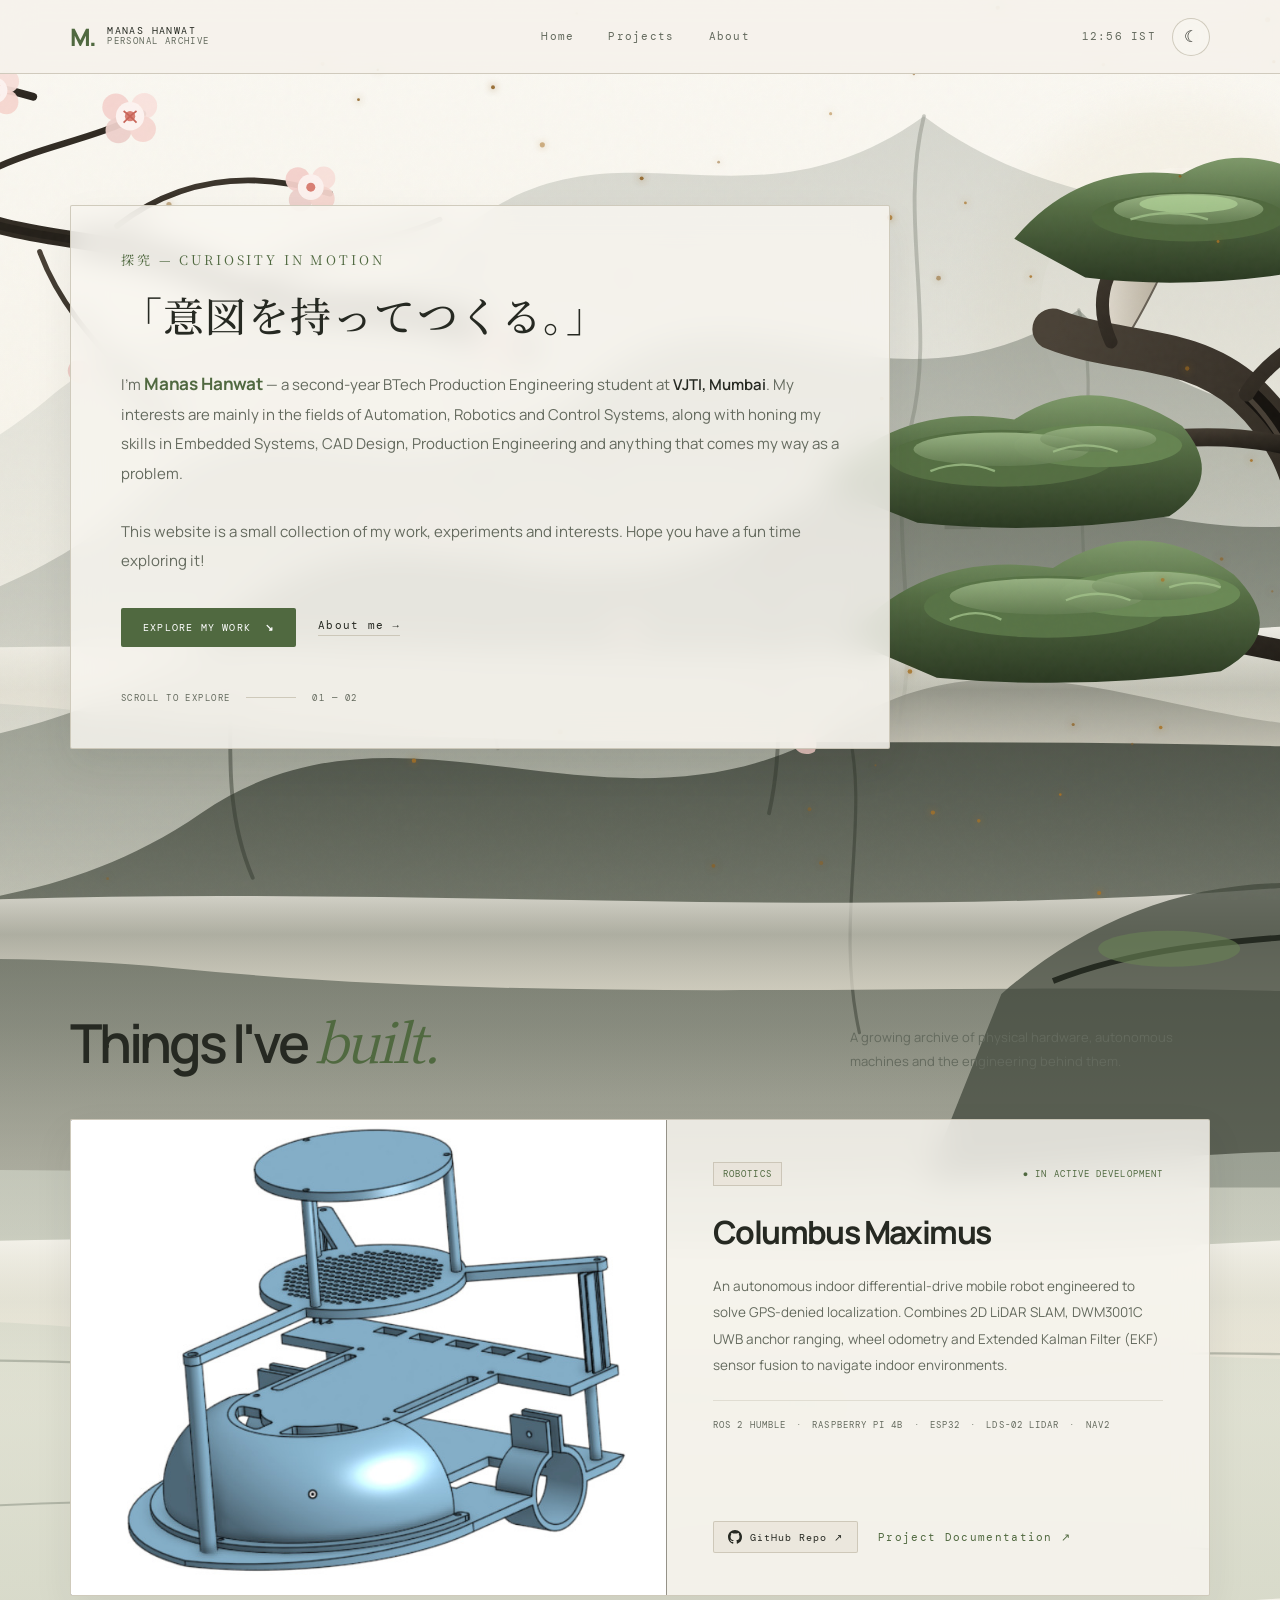
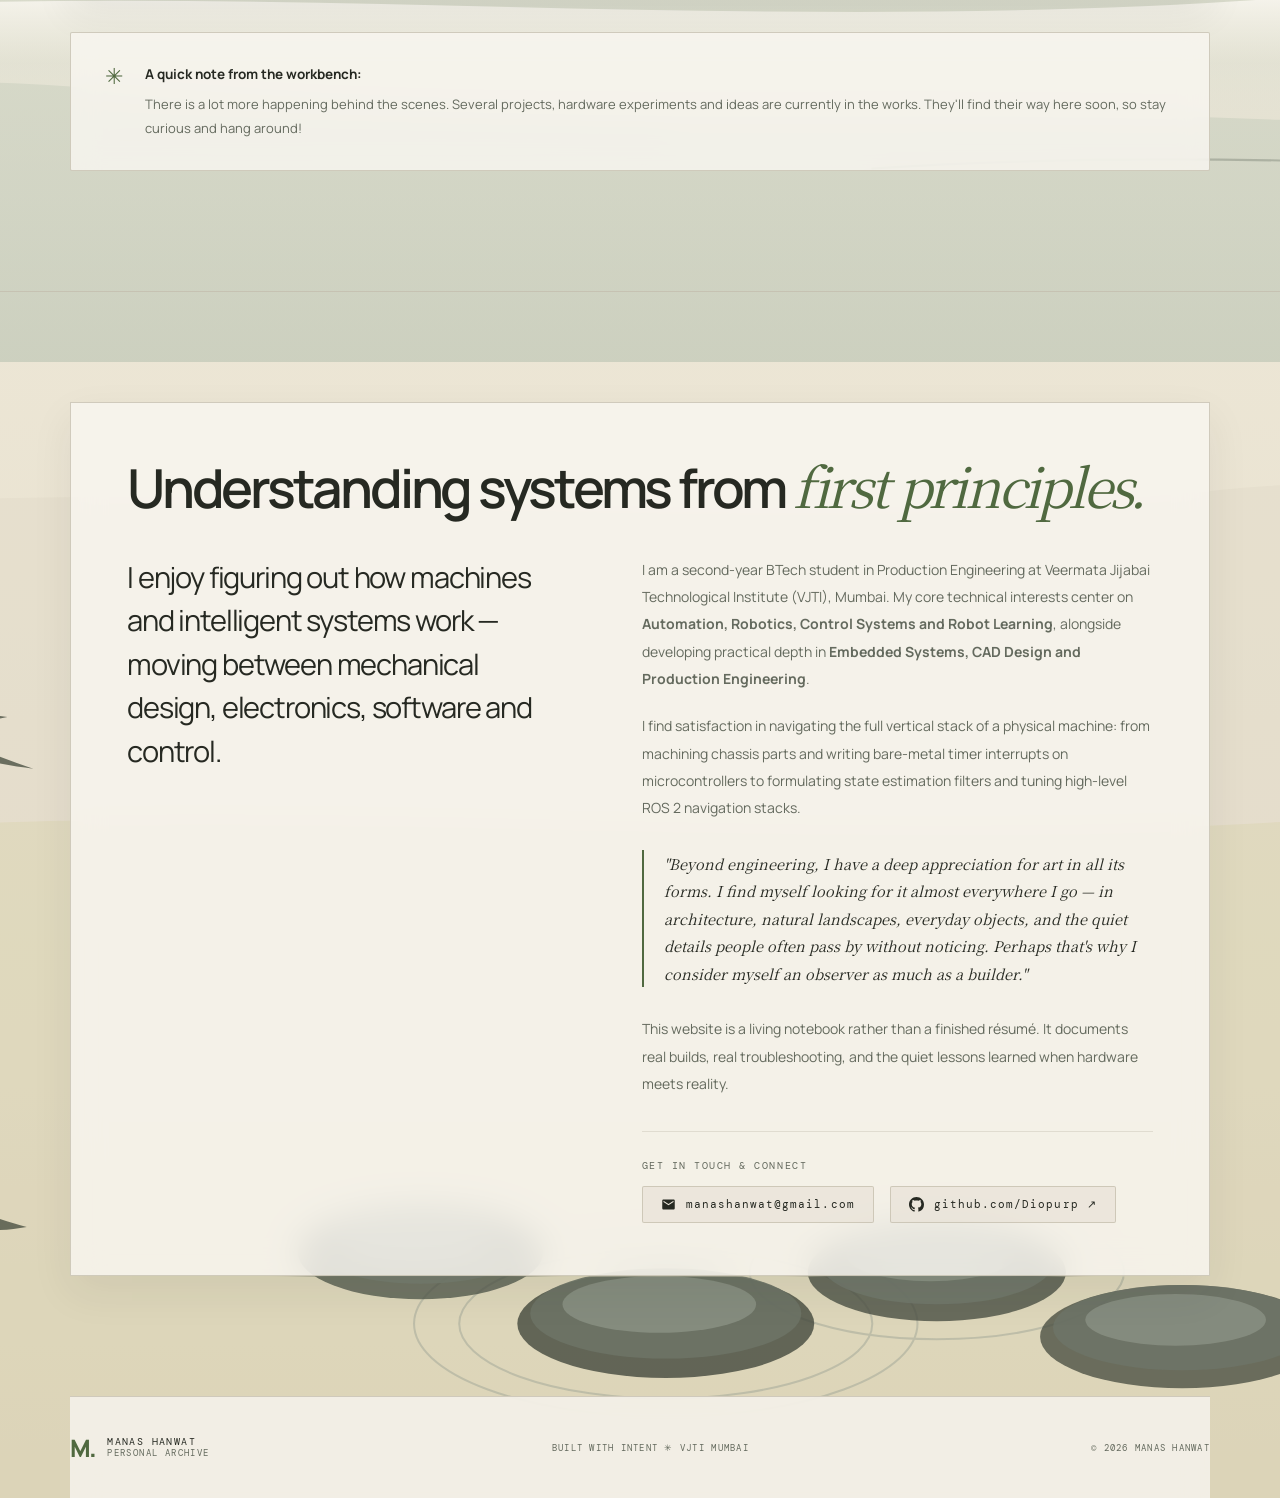
==== commit 5d225ea9: "refine homepage typography and overhaul Columbus documentation" ====
--- a/index.html
+++ b/index.html
@@ -49,7 +49,7 @@
         <p class="kanji-title">探究 — CURIOSITY IN MOTION</p>
         <h1 class="hero-title-jp">「意図を持ってつくる。」</h1>
         <p class="hero-intro">
-          I'm <strong>Manas Hanwat</strong> — a second-year BTech Production Engineering student at <strong>VJTI, Mumbai</strong>. My interests are mainly in the fields of Automation, Robotics and Control Systems, along with honing my skills in Embedded Systems, CAD Design, Production Engineering and anything that comes my way as a problem.
+          I'm <strong class="hero-name">Manas Hanwat</strong> — a second-year BTech Production Engineering student at <strong>VJTI, Mumbai</strong>. My interests are mainly in the fields of Automation, Robotics and Control Systems, along with honing my skills in Embedded Systems, CAD Design, Production Engineering and anything that comes my way as a problem.
           <br><br>
           This website is a small collection of my work, experiments and interests. Hope you have a fun time exploring it!
         </p>
--- a/styles.css
+++ b/styles.css
@@ -1,5 +1,5 @@
 /* ==========================================================================
-   MANAS HANWAT — PERSONAL PORTFOLIO WEBSITE (V6.2)
+   MANAS HANWAT — PERSONAL PORTFOLIO WEBSITE
    Visual Identity: Japanese Minimalism (Day) / Moonlit Japan (Night)
    ========================================================================== */
 
@@ -148,7 +148,7 @@
 /* -------------------------------------------------------------
    4. HEADER & NAVIGATION
    ------------------------------------------------------------- */
-header {
+body > header {
   position: sticky;
   top: 0;
   height: 74px;
@@ -305,21 +305,15 @@
   margin: 0 0 18px;
 }
 
-.hero h1 {
-  font-size: clamp(44px, 5.8vw, 76px);
-  line-height: 1.06;
-  letter-spacing: -0.065em;
-  font-weight: 700;
-  margin: 0 0 24px;
-}
-
-.hero-title-jp {
+.hero h1,
+.hero .hero-title-jp {
   font-family: var(--serif);
-  font-size: clamp(38px, 5.2vw, 68px);
-  line-height: 1.25;
-  letter-spacing: 0.04em;
+  font-size: clamp(22px, 3.2vw, 42px);
+  line-height: 1.35;
+  letter-spacing: 0.03em;
   font-weight: 500;
   margin: 0 0 24px;
+  white-space: nowrap;
 }
 
 .hero h1 em, h2 em, .journal h1 em {
@@ -340,6 +334,13 @@
 .hero-intro strong {
   color: var(--text);
   font-weight: 600;
+}
+
+.hero-intro .hero-name {
+  font-size: 1.14em;
+  font-weight: 700;
+  color: var(--accent);
+  letter-spacing: -0.01em;
 }
 
 .hero-actions {
@@ -837,12 +838,12 @@
 }
 
 /* -------------------------------------------------------------
-   11. COLUMBUS MAXIMUS — ENGINEERING JOURNAL LAYOUT (V6.3)
+   11. COLUMBUS MAXIMUS — ENGINEERING JOURNAL LAYOUT
    ------------------------------------------------------------- */
 .journal {
-  width: min(920px, calc(100% - 64px));
-  margin: 36px auto 100px;
-  padding: 52px 56px 80px;
+  width: min(880px, calc(100% - 64px));
+  margin: 40px auto 120px;
+  padding: 56px 64px 80px;
   background: var(--paper);
   backdrop-filter: blur(16px);
   -webkit-backdrop-filter: blur(16px);
@@ -875,16 +876,16 @@
 .journal-title-row {
   display: flex;
   justify-content: space-between;
-  align-items: flex-start;
+  align-items: center;
   gap: 24px;
-  margin-bottom: 24px;
+  margin-bottom: 22px;
   flex-wrap: wrap;
 }
 
 .journal h1 {
-  font-size: clamp(38px, 5.5vw, 64px);
-  line-height: 1.08;
-  letter-spacing: -0.06em;
+  font-size: clamp(32px, 4.4vw, 52px);
+  line-height: 1.1;
+  letter-spacing: -0.05em;
   margin: 0;
 }
 
@@ -897,7 +898,7 @@
 
 /* Editorial Photograph Presentation */
 .project-hero-figure {
-  margin: 0 0 45px;
+  margin: 0 0 35px;
   border: 1px solid var(--line);
   background: var(--panel);
   box-shadow: var(--card-shadow);
@@ -928,34 +929,34 @@
   background: var(--paper-solid);
 }
 
-/* Journal Key Facts Strip */
-.journal-facts {
-  display: grid;
-  grid-template-columns: repeat(auto-fit, minmax(200px, 1fr));
-  gap: 20px;
-  padding: 24px 0;
+/* Journal Key Metadata Strip */
+.journal-meta {
+  display: flex;
+  flex-wrap: wrap;
+  gap: 12px 28px;
+  padding: 16px 0;
+  margin: 0 0 45px;
   border-top: 1px solid var(--line);
   border-bottom: 1px solid var(--line);
-  margin-bottom: 50px;
-  font: 9.5px var(--mono);
+  font: 10px var(--mono);
   letter-spacing: 0.12em;
-}
-
-.journal-fact-item small {
-  display: block;
-  color: var(--muted);
-  margin-bottom: 5px;
-}
-
-.journal-fact-item strong {
-  color: var(--text);
-  font-weight: 600;
-  font-size: 11.5px;
+  color: var(--muted);
+}
+
+.journal-meta span {
+  display: inline-flex;
+  align-items: center;
+  gap: 8px;
+}
+
+.journal-meta strong {
+  color: var(--text);
+  font-weight: 500;
 }
 
 /* Journal Narrative Sections */
 .journal-section {
-  padding: 45px 0;
+  padding: 42px 0;
   border-bottom: 1px solid var(--line);
 }
 
@@ -964,11 +965,19 @@
 }
 
 .journal-section h2 {
-  font-size: clamp(25px, 3.2vw, 36px);
-  line-height: 1.22;
-  letter-spacing: -0.05em;
-  margin: 0 0 22px;
+  font-size: clamp(23px, 3vw, 32px);
+  line-height: 1.25;
+  letter-spacing: -0.04em;
+  margin: 0 0 20px;
   font-weight: 600;
+}
+
+.journal-section h3 {
+  font-size: 16px;
+  font-weight: 600;
+  color: var(--text);
+  letter-spacing: -0.02em;
+  margin: 32px 0 12px;
 }
 
 .journal-section p {
@@ -986,8 +995,8 @@
   color: var(--muted);
   font-size: 14px;
   line-height: 1.9;
-  padding-left: 24px;
-  margin: 0 0 24px;
+  padding-left: 22px;
+  margin: 0 0 22px;
 }
 
 .journal-section li {
@@ -1000,8 +1009,8 @@
 
 /* Code Snippet Container */
 .journal-code {
-  margin: 12px 0 16px;
-  padding: 10px 14px;
+  margin: 14px 0 20px;
+  padding: 12px 16px;
   background: var(--panel);
   border: 1px solid var(--line);
   border-radius: 2px;
@@ -1017,8 +1026,8 @@
 
 /* Mathematical Formula Block */
 .math-block {
-  margin: 18px 0 22px;
-  padding: 16px 20px;
+  margin: 20px 0 24px;
+  padding: 18px 22px;
   background: var(--panel);
   border: 1px solid var(--line);
   border-left: 3px solid var(--accent);
@@ -1036,87 +1045,9 @@
   color: var(--accent);
 }
 
-/* Clean Technical Tables with Overflow Container */
-.table-container {
-  width: 100%;
-  overflow-x: auto;
-  -webkit-overflow-scrolling: touch;
-  margin: 24px 0 24px;
-  border: 1px solid var(--line);
-  background: var(--paper-solid);
-  border-radius: 2px;
-}
-
-.journal-table {
-  width: 100%;
-  min-width: 580px;
-  border-collapse: collapse;
-  font-size: 13px;
-  margin: 0;
-  border: none;
-}
-
-.journal-table th, .journal-table td {
-  padding: 14px 18px;
-  text-align: left;
-  border-bottom: 1px solid var(--line);
-  vertical-align: top;
-}
-
-.journal-table tr:last-child td {
-  border-bottom: none;
-}
-
-.journal-table th {
-  font: 9.5px var(--mono);
-  letter-spacing: 0.14em;
-  color: var(--muted);
-  text-transform: uppercase;
-  background: var(--panel);
-}
-
-.journal-table td {
-  color: var(--muted);
-  line-height: 1.7;
-}
-
-.journal-table td strong {
-  color: var(--text);
-}
-
-/* Engineering Hurdles Grid & Cards */
-.hurdles-grid {
-  display: grid;
-  gap: 18px;
-  margin-top: 24px;
-}
-
-.hurdle-card {
-  padding: 20px 24px;
-  background: var(--panel);
-  border: 1px solid var(--line);
-  border-left: 3px solid var(--accent);
-  border-radius: 2px;
-}
-
-.hurdle-card h3 {
-  font-size: 14px;
-  font-weight: 600;
-  margin: 0 0 8px;
-  color: var(--text);
-  letter-spacing: -0.02em;
-}
-
-.hurdle-card p {
-  font-size: 13.5px;
-  line-height: 1.85;
-  color: var(--muted);
-  margin: 0;
-}
-
 /* Journal Bottom Callout */
 .journal-cta {
-  padding: 30px;
+  padding: 30px 34px;
   background: var(--panel);
   border: 1px solid var(--line);
   border-radius: 2px;
@@ -1125,53 +1056,14 @@
   align-items: center;
   gap: 20px;
   flex-wrap: wrap;
-}
-
-/* Engineering Status Badges */
-.status-pill {
-  display: inline-block;
-  padding: 3px 8px;
-  font: 8.5px var(--mono);
-  letter-spacing: 0.12em;
-  border-radius: 2px;
-  text-transform: uppercase;
-}
-
-.status-verified {
-  background: rgba(80, 105, 64, 0.2);
-  color: var(--accent);
-  border: 1px solid var(--accent);
-}
-
-[data-theme="dark"] .status-verified {
-  background: rgba(139, 166, 201, 0.2);
-  color: var(--accent);
-  border: 1px solid var(--accent);
-}
-
-.status-testing {
-  background: rgba(184, 134, 45, 0.18);
-  color: #b8862d;
-  border: 1px solid #b8862d;
-}
-
-[data-theme="dark"] .status-testing {
-  background: rgba(220, 170, 75, 0.18);
-  color: #e2b35c;
-  border: 1px solid #e2b35c;
-}
-
-.status-planned {
-  background: rgba(120, 135, 155, 0.15);
-  color: var(--muted);
-  border: 1px solid var(--muted);
+  margin-top: 10px;
 }
 
 /* -------------------------------------------------------------
    12. RESPONSIVE DESIGN & MOBILE OPTIMIZATIONS
    ------------------------------------------------------------- */
 @media (max-width: 820px) {
-  header {
+  body > header {
     padding: 0 20px;
     height: 66px;
   }
@@ -1223,8 +1115,11 @@
     padding: 30px 24px;
   }
 
-  .hero h1 {
-    font-size: clamp(38px, 10vw, 56px);
+  .hero h1,
+  .hero-title-jp {
+    font-size: clamp(19px, 3.8vw, 30px);
+    line-height: 1.3;
+    white-space: nowrap;
   }
 
   .section-head {
@@ -1265,11 +1160,6 @@
     flex-direction: column;
   }
 
-  .hero-title-jp {
-    font-size: clamp(32px, 8vw, 50px);
-    line-height: 1.22;
-  }
-
   .journal {
     width: calc(100% - 36px);
     padding: 38px 28px 60px;
@@ -1277,7 +1167,7 @@
   }
 
   .journal h1 {
-    font-size: clamp(34px, 7vw, 48px);
+    font-size: clamp(28px, 6vw, 40px);
   }
 
   .journal-title-row {
@@ -1286,19 +1176,18 @@
     gap: 16px;
   }
 
-  .journal-facts {
-    grid-template-columns: 1fr 1fr;
-    gap: 16px;
-  }
-
-  .hurdle-card {
-    padding: 18px 20px;
+  .journal-meta {
+    gap: 10px 18px;
+    margin-bottom: 35px;
   }
 }
 
 @media (max-width: 520px) {
+  .hero h1,
   .hero-title-jp {
-    font-size: clamp(28px, 8.5vw, 38px);
+    font-size: clamp(15px, 4.8vw, 22px);
+    line-height: 1.3;
+    white-space: nowrap;
   }
 
   .journal {
@@ -1307,9 +1196,14 @@
     margin: 16px auto 45px;
   }
 
-  .journal-facts {
-    grid-template-columns: 1fr;
-    gap: 14px;
+  .journal h1 {
+    font-size: clamp(24px, 7vw, 32px);
+  }
+
+  .journal-meta {
+    flex-direction: column;
+    gap: 8px;
+    padding: 12px 0;
   }
 
   .journal-cta {
